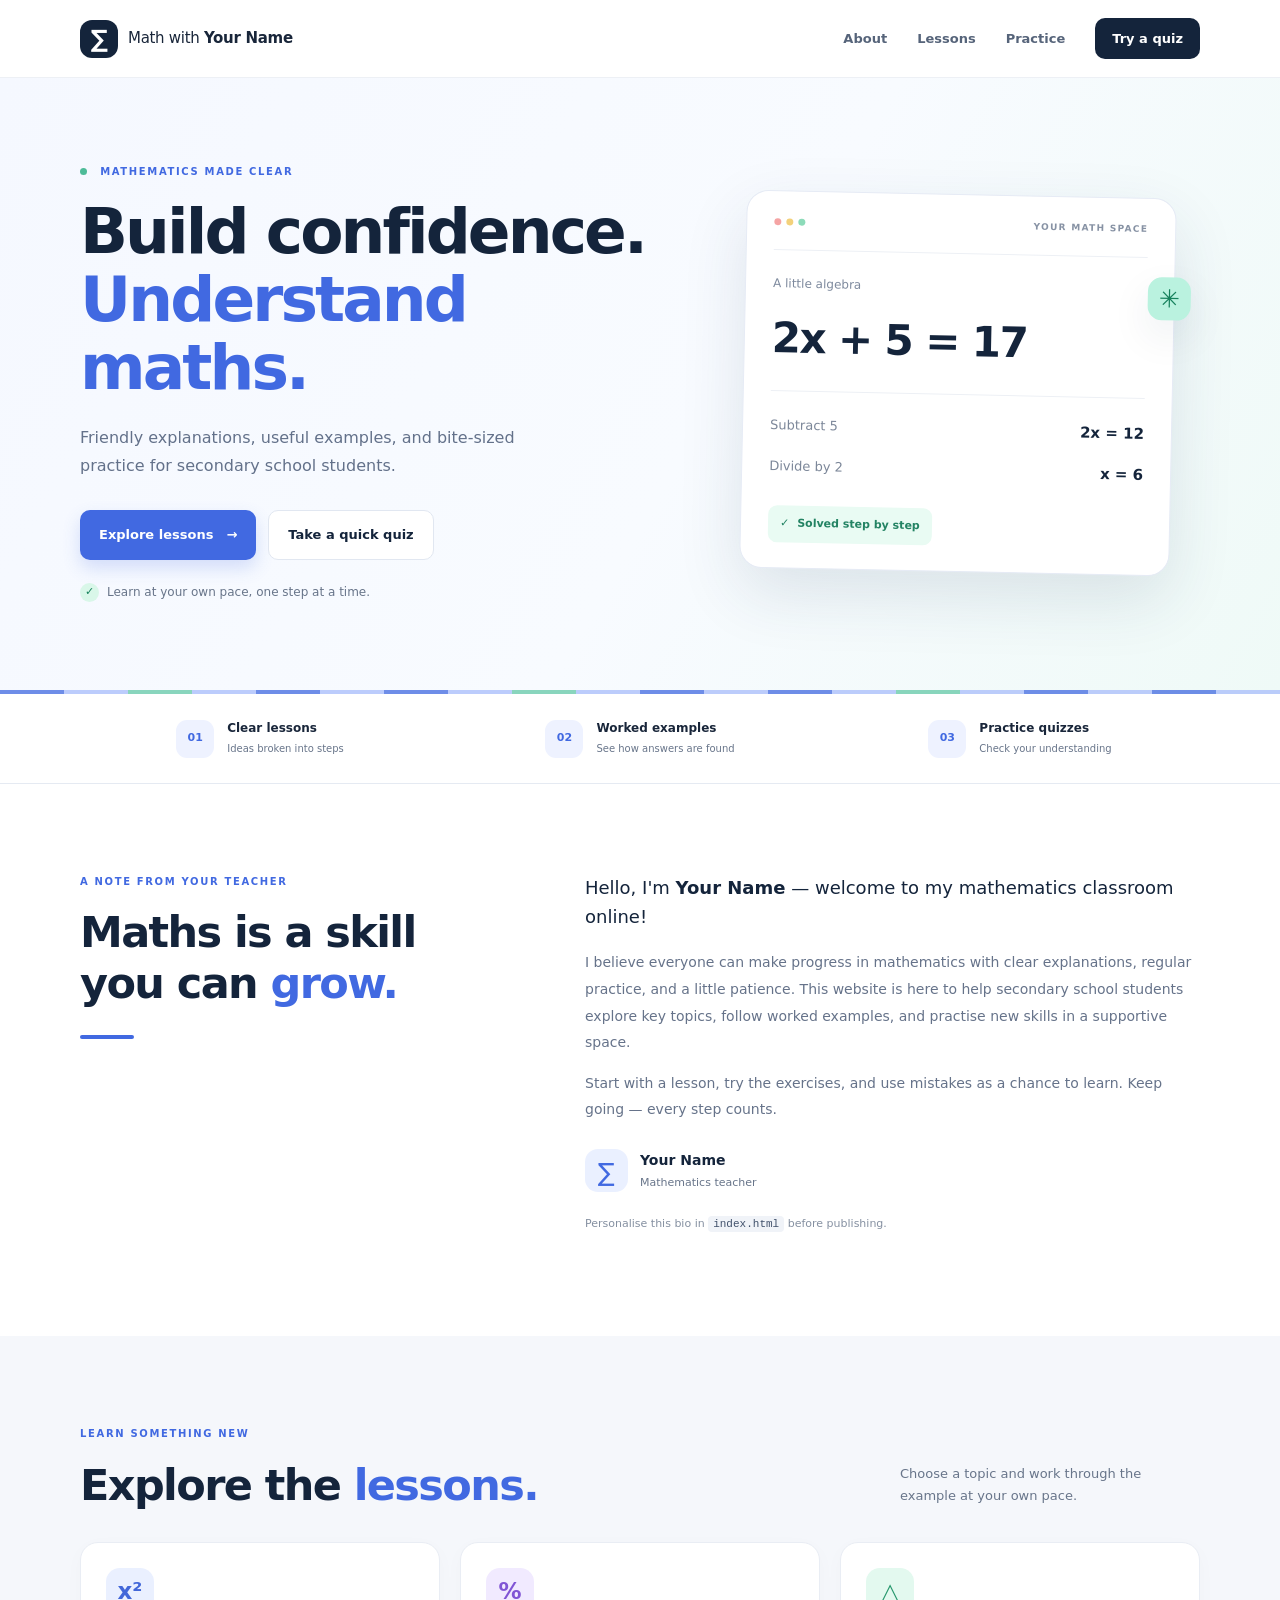
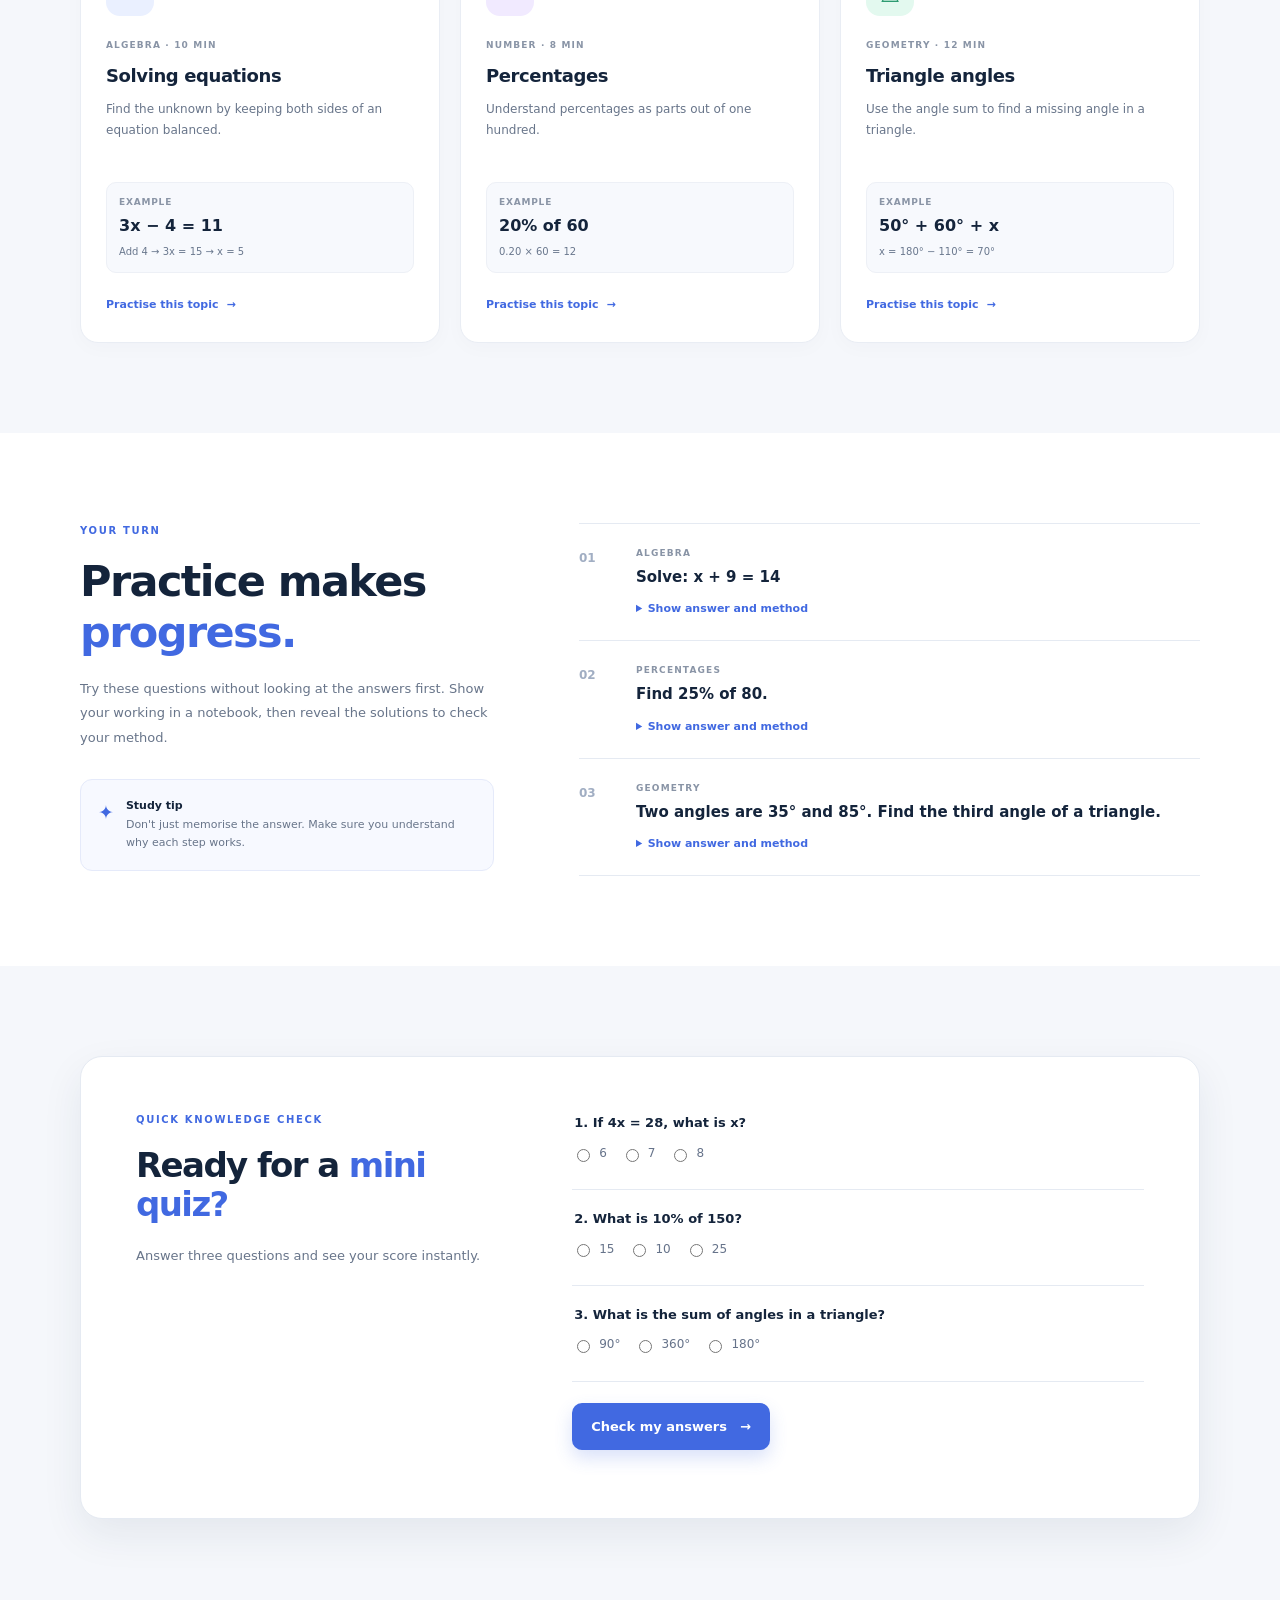
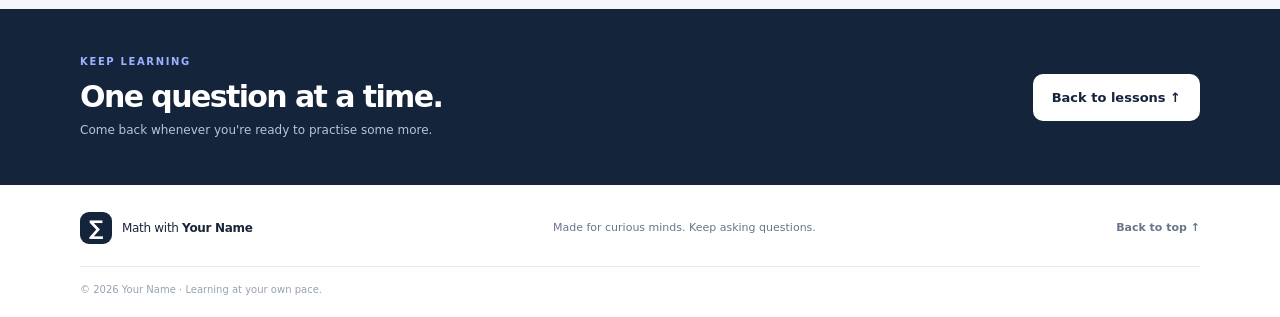
==== index.html @ ae861469 "Add files via upload" ====
<!DOCTYPE html>
<html lang="en">
<head>
  <meta charset="UTF-8">
  <meta name="viewport" content="width=device-width, initial-scale=1">
  <meta name="description" content="Mathematics lessons, practice exercises, and quizzes for secondary school students.">
  <title>Math with Your Name | Learn Mathematics</title>
  <link rel="stylesheet" href="style.css">
  <script src="script.js" defer></script>
</head>
<body>
  <a class="skip-link" href="#main">Skip to content</a>
  <header class="site-header">
    <div class="container nav-wrap">
      <a class="brand" href="#home" aria-label="Math with Your Name home">
        <span class="brand-mark">∑</span>
        <span>Math with <strong>Your Name</strong></span>
      </a>
      <button class="menu-toggle" aria-expanded="false" aria-controls="site-nav">Menu</button>
      <nav id="site-nav" class="site-nav" aria-label="Main navigation">
        <a href="#about">About</a>
        <a href="#lessons">Lessons</a>
        <a href="#practice">Practice</a>
        <a class="nav-cta" href="#quiz">Try a quiz</a>
      </nav>
    </div>
  </header>

  <main id="main">
    <section id="home" class="hero">
      <div class="container hero-grid">
        <div class="hero-copy">
          <p class="eyebrow"><span class="eyebrow-dot"></span> MATHEMATICS MADE CLEAR</p>
          <h1>Build confidence.<br><span>Understand maths.</span></h1>
          <p class="hero-lead">Friendly explanations, useful examples, and bite-sized practice for secondary school students.</p>
          <div class="hero-actions">
            <a class="button button-primary" href="#lessons">Explore lessons <span aria-hidden="true">→</span></a>
            <a class="button button-secondary" href="#quiz">Take a quick quiz</a>
          </div>
          <div class="hero-note"><span class="check-icon">✓</span> Learn at your own pace, one step at a time.</div>
        </div>
        <div class="math-card" aria-label="Example algebra equation">
          <div class="math-card-top"><span class="window-dots"><i></i><i></i><i></i></span><span>YOUR MATH SPACE</span></div>
          <div class="equation-label">A little algebra</div>
          <div class="equation">2x + 5 = 17</div>
          <div class="equation-rule"></div>
          <div class="solution-row"><span>Subtract 5</span><strong>2x = 12</strong></div>
          <div class="solution-row"><span>Divide by 2</span><strong>x = 6</strong></div>
          <div class="answer-pill"><span>✓</span> Solved step by step</div>
          <div class="floating-star" aria-hidden="true">✳</div>
        </div>
      </div>
      <div class="hero-bottom" aria-hidden="true"><span></span><span></span><span></span><span></span><span></span><span></span><span></span><span></span><span></span><span></span><span></span><span></span><span></span><span></span><span></span><span></span><span></span><span></span><span></span><span></span></div>
    </section>

    <section class="quick-stats" aria-label="Website highlights">
      <div class="container stats-grid">
        <div><span class="stat-icon">01</span><span><strong>Clear lessons</strong><small>Ideas broken into steps</small></span></div>
        <div><span class="stat-icon">02</span><span><strong>Worked examples</strong><small>See how answers are found</small></span></div>
        <div><span class="stat-icon">03</span><span><strong>Practice quizzes</strong><small>Check your understanding</small></span></div>
      </div>
    </section>

    <section id="about" class="section about-section">
      <div class="container about-grid">
        <div class="section-heading">
          <p class="eyebrow">A NOTE FROM YOUR TEACHER</p>
          <h2>Maths is a skill<br>you can <span>grow.</span></h2>
          <div class="heading-line"></div>
        </div>
        <div class="about-copy">
          <p class="about-intro">Hello, I'm <strong>Your Name</strong> — welcome to my mathematics classroom online!</p>
          <p>I believe everyone can make progress in mathematics with clear explanations, regular practice, and a little patience. This website is here to help secondary school students explore key topics, follow worked examples, and practise new skills in a supportive space.</p>
          <p>Start with a lesson, try the exercises, and use mistakes as a chance to learn. Keep going — every step counts.</p>
          <div class="teacher-signoff"><span class="signoff-mark">∑</span><span><strong>Your Name</strong><small>Mathematics teacher</small></span></div>
          <p class="edit-note">Personalise this bio in <code>index.html</code> before publishing.</p>
        </div>
      </div>
    </section>

    <section id="lessons" class="section lessons-section">
      <div class="container">
        <div class="section-title-row">
          <div><p class="eyebrow">LEARN SOMETHING NEW</p><h2>Explore the <span>lessons.</span></h2></div>
          <p class="section-subtitle">Choose a topic and work through the example at your own pace.</p>
        </div>
        <div class="lesson-grid">
          <article class="lesson-card">
            <div class="lesson-icon icon-blue">x²</div><p class="lesson-tag">ALGEBRA · 10 MIN</p>
            <h3>Solving equations</h3><p>Find the unknown by keeping both sides of an equation balanced.</p>
            <div class="worked-example"><span>Example</span><strong>3x − 4 = 11</strong><small>Add 4 → 3x = 15 → x = 5</small></div>
            <a href="#practice" class="text-link">Practise this topic <span>→</span></a>
          </article>
          <article class="lesson-card">
            <div class="lesson-icon icon-purple">%</div><p class="lesson-tag">NUMBER · 8 MIN</p>
            <h3>Percentages</h3><p>Understand percentages as parts out of one hundred.</p>
            <div class="worked-example"><span>Example</span><strong>20% of 60</strong><small>0.20 × 60 = 12</small></div>
            <a href="#practice" class="text-link">Practise this topic <span>→</span></a>
          </article>
          <article class="lesson-card">
            <div class="lesson-icon icon-green">△</div><p class="lesson-tag">GEOMETRY · 12 MIN</p>
            <h3>Triangle angles</h3><p>Use the angle sum to find a missing angle in a triangle.</p>
            <div class="worked-example"><span>Example</span><strong>50° + 60° + x</strong><small>x = 180° − 110° = 70°</small></div>
            <a href="#practice" class="text-link">Practise this topic <span>→</span></a>
          </article>
        </div>
      </div>
    </section>

    <section id="practice" class="section practice-section">
      <div class="container practice-grid">
        <div class="practice-copy">
          <p class="eyebrow">YOUR TURN</p>
          <h2>Practice makes<br><span>progress.</span></h2>
          <p>Try these questions without looking at the answers first. Show your working in a notebook, then reveal the solutions to check your method.</p>
          <div class="practice-tip"><span>✦</span><p><strong>Study tip</strong><br>Don't just memorise the answer. Make sure you understand why each step works.</p></div>
        </div>
        <div class="exercise-list">
          <article class="exercise">
            <div class="exercise-number">01</div><div class="exercise-content"><p class="exercise-topic">ALGEBRA</p><h3>Solve: x + 9 = 14</h3>
              <details><summary>Show answer and method</summary><p>Subtract 9 from both sides: x = 14 − 9, so <strong>x = 5</strong>.</p></details>
            </div>
          </article>
          <article class="exercise">
            <div class="exercise-number">02</div><div class="exercise-content"><p class="exercise-topic">PERCENTAGES</p><h3>Find 25% of 80.</h3>
              <details><summary>Show answer and method</summary><p>25% is one quarter. Calculate 80 ÷ 4, so the answer is <strong>20</strong>.</p></details>
            </div>
          </article>
          <article class="exercise">
            <div class="exercise-number">03</div><div class="exercise-content"><p class="exercise-topic">GEOMETRY</p><h3>Two angles are 35° and 85°. Find the third angle of a triangle.</h3>
              <details><summary>Show answer and method</summary><p>Angles in a triangle total 180°: 180° − 35° − 85° = <strong>60°</strong>.</p></details>
            </div>
          </article>
        </div>
      </div>
    </section>

    <section id="quiz" class="section quiz-section">
      <div class="container">
        <div class="quiz-panel">
          <div class="quiz-intro"><p class="eyebrow">QUICK KNOWLEDGE CHECK</p><h2>Ready for a <span>mini quiz?</span></h2><p>Answer three questions and see your score instantly.</p></div>
          <form id="quiz-form">
            <fieldset class="quiz-question"><legend>1. If 4x = 28, what is x?</legend>
              <label><input type="radio" name="q1" value="a"> 6</label><label><input type="radio" name="q1" value="b"> 7</label><label><input type="radio" name="q1" value="c"> 8</label>
            </fieldset>
            <fieldset class="quiz-question"><legend>2. What is 10% of 150?</legend>
              <label><input type="radio" name="q2" value="a"> 15</label><label><input type="radio" name="q2" value="b"> 10</label><label><input type="radio" name="q2" value="c"> 25</label>
            </fieldset>
            <fieldset class="quiz-question"><legend>3. What is the sum of angles in a triangle?</legend>
              <label><input type="radio" name="q3" value="a"> 90°</label><label><input type="radio" name="q3" value="b"> 360°</label><label><input type="radio" name="q3" value="c"> 180°</label>
            </fieldset>
            <button class="button button-primary quiz-submit" type="submit">Check my answers <span aria-hidden="true">→</span></button>
            <p id="quiz-result" class="quiz-result" role="status" aria-live="polite"></p>
          </form>
        </div>
      </div>
    </section>

    <section class="closing-cta">
      <div class="container closing-inner"><div><p class="eyebrow">KEEP LEARNING</p><h2>One question at a time.</h2><p>Come back whenever you're ready to practise some more.</p></div><a class="button button-light" href="#lessons">Back to lessons ↑</a></div>
    </section>
  </main>

  <footer class="site-footer"><div class="container footer-inner"><a class="brand footer-brand" href="#home"><span class="brand-mark">∑</span><span>Math with <strong>Your Name</strong></span></a><p>Made for curious minds. Keep asking questions.</p><a href="#home" class="back-top">Back to top ↑</a></div><div class="container footer-bottom">© <span id="year"></span> Your Name · Learning at your own pace.</div></footer>
</body>
</html>
---- style.css ----
:root {
  --navy: #14243b;
  --navy-soft: #203550;
  --blue: #4169e1;
  --blue-dark: #3155c7;
  --mint: #baf2df;
  --ink: #19263a;
  --muted: #68758a;
  --paper: #ffffff;
  --pale: #f5f7fb;
  --line: #e5eaf2;
  --radius: 18px;
  --shadow: 0 16px 40px rgba(28, 48, 79, .08);
}
* { box-sizing: border-box; }
html { scroll-behavior: smooth; scroll-padding-top: 90px; }
body { margin: 0; font-family: Inter, ui-sans-serif, system-ui, -apple-system, BlinkMacSystemFont, "Segoe UI", sans-serif; color: var(--ink); background: var(--paper); line-height: 1.65; }
a { color: inherit; text-decoration: none; }
button, input { font: inherit; }
.container { width: min(1120px, calc(100% - 40px)); margin-inline: auto; }
.skip-link { position: absolute; top: -60px; left: 16px; background: white; padding: 10px; z-index: 100; }
.skip-link:focus { top: 12px; }
.site-header { height: 78px; display: flex; align-items: center; background: rgba(255,255,255,.96); border-bottom: 1px solid #edf0f5; position: sticky; top: 0; z-index: 20; backdrop-filter: blur(14px); }
.nav-wrap, .site-nav, .brand { display: flex; align-items: center; }
.nav-wrap { justify-content: space-between; }
.brand { gap: 10px; font-size: 15px; letter-spacing: -.3px; font-weight: 500; }
.brand strong { font-weight: 800; }
.brand-mark { display: grid; place-items: center; width: 38px; height: 38px; background: var(--navy); color: white; border-radius: 12px; font-size: 24px; font-weight: 700; }
.site-nav { gap: 30px; font-size: 13px; font-weight: 650; color: #56647a; }
.site-nav a:hover, .back-top:hover { color: var(--blue); }
.site-nav .nav-cta { background: var(--navy); color: white; padding: 10px 17px; border-radius: 10px; }
.site-nav .nav-cta:hover { background: var(--blue); color: white; }
.menu-toggle { display: none; }
.hero { position: relative; overflow: hidden; background: linear-gradient(120deg, #f5f8ff 0%, #f8fbff 55%, #effaf7 100%); padding: 86px 0 92px; }
.hero-grid { display: grid; grid-template-columns: 1.08fr .92fr; align-items: center; gap: 68px; position: relative; z-index: 1; }
.eyebrow { color: var(--blue); font-size: 10px; font-weight: 850; letter-spacing: 1.65px; margin: 0 0 17px; }
.eyebrow-dot { display: inline-block; width: 7px; height: 7px; border-radius: 50%; background: #4dbb98; margin-right: 8px; }
h1, h2, h3, p { margin-top: 0; }
h1 { color: var(--navy); font-size: clamp(42px, 5vw, 63px); line-height: 1.08; letter-spacing: -2.9px; margin-bottom: 22px; }
h1 span, h2 span { color: var(--blue); }
.hero-lead { color: #63718a; font-size: 16px; max-width: 465px; line-height: 1.8; margin-bottom: 29px; }
.hero-actions { display: flex; flex-wrap: wrap; gap: 12px; }
.button { display: inline-flex; justify-content: center; align-items: center; gap: 13px; border: 0; border-radius: 10px; padding: 13px 19px; font-size: 13px; font-weight: 750; cursor: pointer; transition: transform .2s, background .2s; }
.button:hover { transform: translateY(-2px); }
.button-primary { color: white; background: var(--blue); box-shadow: 0 8px 18px rgba(65,105,225,.2); }
.button-primary:hover { background: var(--blue-dark); }
.button-secondary { background: white; color: var(--navy); border: 1px solid #e1e7f1; }
.hero-note { margin-top: 23px; font-size: 12px; color: #68758a; display: flex; align-items: center; gap: 8px; }
.check-icon { display: grid; place-items: center; width: 19px; height: 19px; border-radius: 50%; background: #d9f7e9; color: #16825c; font-size: 11px; font-weight: 900; }
.math-card { position: relative; max-width: 430px; width: 100%; justify-self: center; background: white; border: 1px solid #e6ebf5; border-radius: 22px; padding: 23px 27px 25px; box-shadow: 0 24px 65px rgba(35,57,94,.12); transform: rotate(1.2deg); }
.math-card-top { display: flex; justify-content: space-between; align-items: center; padding-bottom: 20px; border-bottom: 1px solid #edf0f5; color: #8792a4; font-size: 9px; letter-spacing: 1.3px; font-weight: 800; }
.window-dots { display: flex; gap: 5px; }
.window-dots i { display: block; width: 7px; height: 7px; background: #dfe5ef; border-radius: 50%; }
.window-dots i:first-child { background: #f5a4a4; }.window-dots i:nth-child(2) { background: #f3d17b; }.window-dots i:nth-child(3) { background: #8ddbb9; }
.equation-label { margin-top: 24px; color: #7d899d; font-size: 12px; }
.equation { font-size: clamp(32px, 4vw, 42px); letter-spacing: -1.6px; color: var(--navy); font-weight: 800; padding: 9px 0 18px; }
.equation-rule { height: 1px; background: #edf0f5; margin-bottom: 15px; }
.solution-row { display: flex; justify-content: space-between; gap: 15px; padding: 8px 0; font-size: 13px; color: #7c8799; }
.solution-row strong { color: var(--navy); font-size: 15px; }
.answer-pill { display: inline-flex; align-items: center; gap: 8px; margin-top: 18px; padding: 9px 12px; background: #e9fbf3; color: #238363; border-radius: 9px; font-size: 11px; font-weight: 750; }
.floating-star { position: absolute; right: -17px; top: 78px; width: 43px; height: 43px; display: grid; place-items: center; border-radius: 14px; background: var(--mint); color: #16815c; font-size: 25px; box-shadow: var(--shadow); }
.hero-bottom { position: absolute; bottom: 0; left: 0; right: 0; display: flex; gap: 0; height: 4px; opacity: .75; }
.hero-bottom span { flex: 1; background: var(--blue); }.hero-bottom span:nth-child(3n) { background: #65c9a7; }.hero-bottom span:nth-child(2n) { background: #a9bdfb; }
.quick-stats { border-bottom: 1px solid var(--line); }
.stats-grid { display: grid; grid-template-columns: repeat(3, 1fr); padding: 25px 0; gap: 20px; }
.stats-grid > div { display: flex; align-items: center; gap: 13px; justify-content: center; }
.stat-icon { display: grid; place-items: center; width: 38px; height: 38px; background: #eef2ff; border-radius: 11px; color: var(--blue); font-size: 11px; font-weight: 850; }
.stats-grid strong, .stats-grid small { display: block; }.stats-grid strong { font-size: 12px; }.stats-grid small { color: var(--muted); font-size: 10px; margin-top: 2px; }
.section { padding: 90px 0; }
.about-grid { display: grid; grid-template-columns: .8fr 1.2fr; gap: 95px; }
h2 { font-size: clamp(32px, 4vw, 43px); line-height: 1.17; letter-spacing: -1.6px; color: var(--navy); margin-bottom: 20px; }
.heading-line { width: 54px; height: 4px; border-radius: 4px; background: var(--blue); margin-top: 27px; }
.about-copy { color: #66738a; font-size: 14px; line-height: 1.9; }
.about-intro { color: var(--navy); font-size: 18px; line-height: 1.6; }
.about-copy strong { color: var(--navy); }
.teacher-signoff { display: flex; gap: 12px; align-items: center; margin-top: 24px; }
.signoff-mark { width: 43px; height: 43px; display: grid; place-items: center; background: #eaf0ff; color: var(--blue); border-radius: 13px; font-size: 25px; }
.teacher-signoff strong, .teacher-signoff small { display: block; }.teacher-signoff small { font-size: 11px; color: var(--muted); }
.edit-note { margin-top: 20px; font-size: 11px; color: #8590a1; }
code { background: #f0f3f8; border-radius: 4px; padding: 2px 5px; color: #41516b; }
.lessons-section { background: var(--pale); }
.section-title-row { display: flex; align-items: end; justify-content: space-between; gap: 40px; margin-bottom: 32px; }
.section-title-row h2 { margin-bottom: 0; }
.section-subtitle { max-width: 300px; color: var(--muted); font-size: 13px; margin-bottom: 4px; }
.lesson-grid { display: grid; grid-template-columns: repeat(3, 1fr); gap: 20px; }
.lesson-card { background: white; border: 1px solid #e9edf4; border-radius: var(--radius); padding: 25px; box-shadow: 0 5px 20px rgba(25,44,76,.025); transition: transform .2s, box-shadow .2s; }
.lesson-card:hover { transform: translateY(-4px); box-shadow: var(--shadow); }
.lesson-icon { width: 48px; height: 48px; display: grid; place-items: center; border-radius: 14px; font-size: 23px; font-weight: 800; margin-bottom: 22px; }
.icon-blue { background: #eaf0ff; color: #4267d9; }.icon-purple { background: #f1eaff; color: #8055d5; }.icon-green { background: #e3f9ef; color: #26976c; }
.lesson-tag, .exercise-topic { color: #8994a6; font-size: 9px; font-weight: 850; letter-spacing: 1.15px; margin-bottom: 8px; }
.lesson-card h3 { color: var(--navy); font-size: 18px; letter-spacing: -.4px; margin-bottom: 8px; }
.lesson-card > p:not(.lesson-tag) { color: var(--muted); font-size: 12px; line-height: 1.8; min-height: 66px; }
.worked-example { display: flex; flex-direction: column; background: #f7f9fd; border: 1px solid #edf0f6; border-radius: 10px; padding: 12px; margin: 17px 0; gap: 4px; }
.worked-example span { color: #8a95a6; font-size: 9px; text-transform: uppercase; letter-spacing: .8px; font-weight: 800; }
.worked-example strong { font-size: 16px; color: var(--navy); }.worked-example small { font-size: 10px; color: #69778d; }
.text-link { display: inline-flex; align-items: center; gap: 8px; color: var(--blue); font-size: 11px; font-weight: 800; }
.practice-grid { display: grid; grid-template-columns: .8fr 1.2fr; gap: 85px; align-items: start; }
.practice-copy > p:not(.eyebrow) { font-size: 13px; color: var(--muted); line-height: 1.9; }
.practice-tip { display: flex; gap: 12px; margin-top: 28px; padding: 17px; border: 1px solid #e5eafa; background: #f7f9ff; border-radius: 12px; }
.practice-tip > span { color: var(--blue); font-size: 19px; }.practice-tip p { font-size: 11px; line-height: 1.7; color: var(--muted); margin: 0; }.practice-tip strong { color: var(--navy); }
.exercise-list { border-top: 1px solid var(--line); }
.exercise { display: grid; grid-template-columns: 40px 1fr; gap: 17px; padding: 22px 0; border-bottom: 1px solid var(--line); }
.exercise-number { color: #a1aec3; font-size: 12px; font-weight: 850; padding-top: 3px; }
.exercise-topic { margin-bottom: 5px; }.exercise h3 { color: var(--navy); font-size: 15px; line-height: 1.5; margin-bottom: 12px; }
details { font-size: 12px; color: var(--muted); }
summary { cursor: pointer; color: var(--blue); font-weight: 750; font-size: 11px; }
details p { margin: 10px 0 0; line-height: 1.8; }.exercise details strong { color: var(--navy); }
.quiz-section { background: var(--pale); }
.quiz-panel { display: grid; grid-template-columns: .8fr 1.2fr; gap: 55px; background: white; border: 1px solid var(--line); border-radius: 22px; padding: clamp(25px, 5vw, 55px); box-shadow: var(--shadow); }
.quiz-intro h2 { font-size: 34px; }.quiz-intro > p:last-child { color: var(--muted); font-size: 13px; }
.quiz-question { border: 0; padding: 0 0 19px; margin: 0 0 18px; border-bottom: 1px solid var(--line); }
.quiz-question legend { color: var(--navy); font-size: 13px; font-weight: 750; margin-bottom: 10px; }
.quiz-question label { display: inline-flex; align-items: center; gap: 6px; margin: 0 14px 4px 0; font-size: 12px; color: #66738a; cursor: pointer; }
.quiz-question input { accent-color: var(--blue); }
.quiz-submit { margin-top: 3px; }.quiz-result { color: var(--navy); font-size: 13px; font-weight: 750; margin: 13px 0 0; }
.closing-cta { background: var(--navy); color: white; padding: 45px 0; }
.closing-inner { display: flex; align-items: center; justify-content: space-between; gap: 25px; }
.closing-inner .eyebrow { color: #9bb2ff; margin-bottom: 8px; }.closing-inner h2 { color: white; font-size: 30px; margin-bottom: 7px; }.closing-inner p:not(.eyebrow) { color: #b8c4d8; font-size: 12px; margin-bottom: 0; }
.button-light { background: white; color: var(--navy); white-space: nowrap; }
.site-footer { padding: 27px 0 18px; }
.footer-inner { display: flex; align-items: center; justify-content: space-between; gap: 20px; padding-bottom: 22px; }
.footer-inner > p { color: var(--muted); font-size: 11px; margin: 0; }.footer-brand { font-size: 12px; }.footer-brand .brand-mark { width: 32px; height: 32px; font-size: 20px; border-radius: 9px; }
.back-top { color: var(--muted); font-size: 11px; font-weight: 750; }
.footer-bottom { border-top: 1px solid var(--line); padding-top: 15px; color: #98a2b2; font-size: 10px; }
@media (max-width: 800px) {
  .hero-grid { gap: 35px; }.about-grid, .practice-grid { gap: 45px; }.quiz-panel { gap: 30px; }.lesson-card { padding: 20px; }
  .section { padding: 70px 0; }
}
@media (max-width: 650px) {
  .container { width: min(100% - 32px, 520px); }
  .site-header { height: 68px; }.menu-toggle { display: block; border: 1px solid var(--line); background: white; border-radius: 8px; padding: 7px 11px; color: var(--navy); font-size: 12px; font-weight: 750; }
  .site-nav { display: none; position: absolute; top: 67px; left: 0; right: 0; padding: 18px 20px 22px; background: white; border-bottom: 1px solid var(--line); flex-direction: column; align-items: stretch; gap: 15px; }
  .site-nav.open { display: flex; }.site-nav .nav-cta { text-align: center; }
  .hero { padding: 60px 0 65px; }.hero-grid { grid-template-columns: 1fr; gap: 45px; }.hero-copy { text-align: center; }.hero-lead { margin-inline: auto; }.hero-actions { justify-content: center; }.hero-note { justify-content: center; }h1 { letter-spacing: -2px; }
  .math-card { max-width: 390px; }.stats-grid { grid-template-columns: 1fr; gap: 17px; padding: 22px 0; }.stats-grid > div { justify-content: flex-start; width: min(280px, 100%); margin: auto; }
  .about-grid, .practice-grid, .quiz-panel { grid-template-columns: 1fr; gap: 28px; }.about-grid { gap: 22px; }.section-title-row { display: block; }.section-subtitle { margin-top: 15px; }.lesson-grid { grid-template-columns: 1fr; }.lesson-card > p:not(.lesson-tag) { min-height: 0; }
  .quiz-panel { padding: 25px 20px; }.quiz-intro h2 { font-size: 30px; }.closing-inner { align-items: flex-start; flex-direction: column; }.footer-inner { flex-wrap: wrap; }.footer-inner > p { order: 3; flex-basis: 100%; }
}
@media (prefers-reduced-motion: reduce) { html { scroll-behavior: auto; } *, *::before, *::after { transition-duration: .01ms !important; animation-duration: .01ms !important; } }
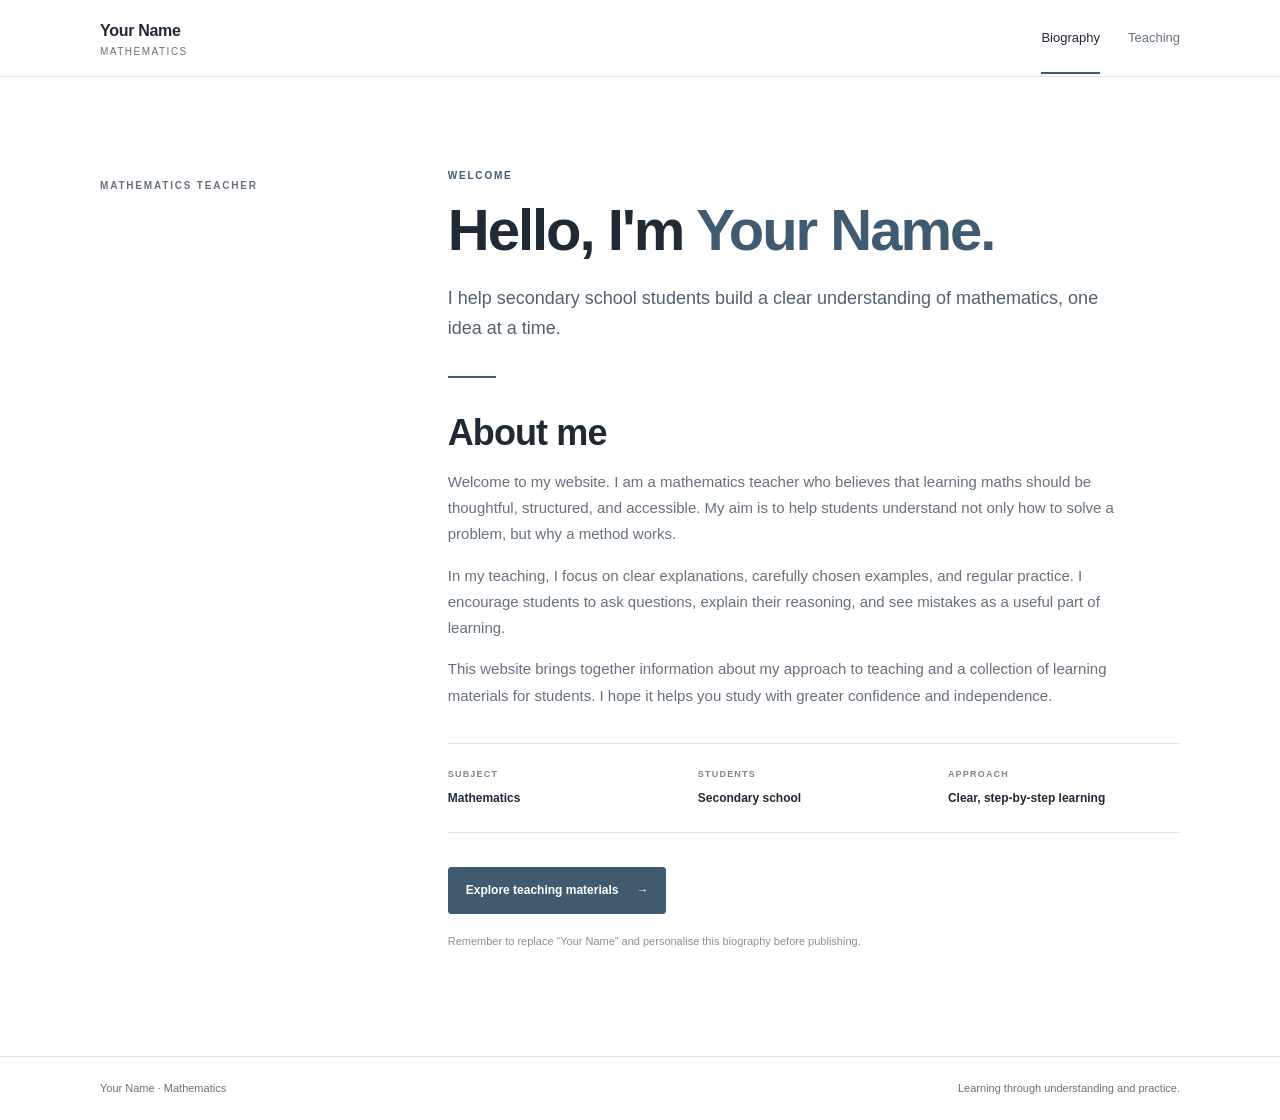
==== commit e1b397eb: "Add files via upload" ====
--- a/index.html
+++ b/index.html
@@ -3,164 +3,51 @@
 <head>
   <meta charset="UTF-8">
   <meta name="viewport" content="width=device-width, initial-scale=1">
-  <meta name="description" content="Mathematics lessons, practice exercises, and quizzes for secondary school students.">
-  <title>Math with Your Name | Learn Mathematics</title>
+  <meta name="description" content="Meet Your Name, mathematics teacher for secondary school students.">
+  <title>Your Name | Mathematics Teacher</title>
   <link rel="stylesheet" href="style.css">
-  <script src="script.js" defer></script>
 </head>
 <body>
-  <a class="skip-link" href="#main">Skip to content</a>
   <header class="site-header">
     <div class="container nav-wrap">
-      <a class="brand" href="#home" aria-label="Math with Your Name home">
-        <span class="brand-mark">∑</span>
-        <span>Math with <strong>Your Name</strong></span>
-      </a>
-      <button class="menu-toggle" aria-expanded="false" aria-controls="site-nav">Menu</button>
-      <nav id="site-nav" class="site-nav" aria-label="Main navigation">
-        <a href="#about">About</a>
-        <a href="#lessons">Lessons</a>
-        <a href="#practice">Practice</a>
-        <a class="nav-cta" href="#quiz">Try a quiz</a>
+      <a class="brand" href="index.html">Your Name <span>Mathematics</span></a>
+      <nav aria-label="Main navigation">
+        <a class="active" href="index.html">Biography</a>
+        <a href="teaching.html">Teaching</a>
       </nav>
     </div>
   </header>
 
-  <main id="main">
-    <section id="home" class="hero">
-      <div class="container hero-grid">
-        <div class="hero-copy">
-          <p class="eyebrow"><span class="eyebrow-dot"></span> MATHEMATICS MADE CLEAR</p>
-          <h1>Build confidence.<br><span>Understand maths.</span></h1>
-          <p class="hero-lead">Friendly explanations, useful examples, and bite-sized practice for secondary school students.</p>
-          <div class="hero-actions">
-            <a class="button button-primary" href="#lessons">Explore lessons <span aria-hidden="true">→</span></a>
-            <a class="button button-secondary" href="#quiz">Take a quick quiz</a>
+  <main>
+    <section class="bio-hero">
+      <div class="container bio-layout">
+        <div class="bio-label">MATHEMATICS TEACHER</div>
+        <div class="bio-content">
+          <p class="eyebrow">WELCOME</p>
+          <h1>Hello, I'm <span>Your Name.</span></h1>
+          <p class="lead">I help secondary school students build a clear understanding of mathematics, one idea at a time.</p>
+          <div class="rule"></div>
+          <h2>About me</h2>
+          <p>Welcome to my website. I am a mathematics teacher who believes that learning maths should be thoughtful, structured, and accessible. My aim is to help students understand not only how to solve a problem, but why a method works.</p>
+          <p>In my teaching, I focus on clear explanations, carefully chosen examples, and regular practice. I encourage students to ask questions, explain their reasoning, and see mistakes as a useful part of learning.</p>
+          <p>This website brings together information about my approach to teaching and a collection of learning materials for students. I hope it helps you study with greater confidence and independence.</p>
+          <div class="bio-details">
+            <div><span class="detail-label">SUBJECT</span><strong>Mathematics</strong></div>
+            <div><span class="detail-label">STUDENTS</span><strong>Secondary school</strong></div>
+            <div><span class="detail-label">APPROACH</span><strong>Clear, step-by-step learning</strong></div>
           </div>
-          <div class="hero-note"><span class="check-icon">✓</span> Learn at your own pace, one step at a time.</div>
-        </div>
-        <div class="math-card" aria-label="Example algebra equation">
-          <div class="math-card-top"><span class="window-dots"><i></i><i></i><i></i></span><span>YOUR MATH SPACE</span></div>
-          <div class="equation-label">A little algebra</div>
-          <div class="equation">2x + 5 = 17</div>
-          <div class="equation-rule"></div>
-          <div class="solution-row"><span>Subtract 5</span><strong>2x = 12</strong></div>
-          <div class="solution-row"><span>Divide by 2</span><strong>x = 6</strong></div>
-          <div class="answer-pill"><span>✓</span> Solved step by step</div>
-          <div class="floating-star" aria-hidden="true">✳</div>
-        </div>
-      </div>
-      <div class="hero-bottom" aria-hidden="true"><span></span><span></span><span></span><span></span><span></span><span></span><span></span><span></span><span></span><span></span><span></span><span></span><span></span><span></span><span></span><span></span><span></span><span></span><span></span><span></span></div>
-    </section>
-
-    <section class="quick-stats" aria-label="Website highlights">
-      <div class="container stats-grid">
-        <div><span class="stat-icon">01</span><span><strong>Clear lessons</strong><small>Ideas broken into steps</small></span></div>
-        <div><span class="stat-icon">02</span><span><strong>Worked examples</strong><small>See how answers are found</small></span></div>
-        <div><span class="stat-icon">03</span><span><strong>Practice quizzes</strong><small>Check your understanding</small></span></div>
-      </div>
-    </section>
-
-    <section id="about" class="section about-section">
-      <div class="container about-grid">
-        <div class="section-heading">
-          <p class="eyebrow">A NOTE FROM YOUR TEACHER</p>
-          <h2>Maths is a skill<br>you can <span>grow.</span></h2>
-          <div class="heading-line"></div>
-        </div>
-        <div class="about-copy">
-          <p class="about-intro">Hello, I'm <strong>Your Name</strong> — welcome to my mathematics classroom online!</p>
-          <p>I believe everyone can make progress in mathematics with clear explanations, regular practice, and a little patience. This website is here to help secondary school students explore key topics, follow worked examples, and practise new skills in a supportive space.</p>
-          <p>Start with a lesson, try the exercises, and use mistakes as a chance to learn. Keep going — every step counts.</p>
-          <div class="teacher-signoff"><span class="signoff-mark">∑</span><span><strong>Your Name</strong><small>Mathematics teacher</small></span></div>
-          <p class="edit-note">Personalise this bio in <code>index.html</code> before publishing.</p>
+          <a class="button" href="teaching.html">Explore teaching materials <span aria-hidden="true">→</span></a>
+          <p class="edit-note">Remember to replace “Your Name” and personalise this biography before publishing.</p>
         </div>
       </div>
     </section>
-
-    <section id="lessons" class="section lessons-section">
-      <div class="container">
-        <div class="section-title-row">
-          <div><p class="eyebrow">LEARN SOMETHING NEW</p><h2>Explore the <span>lessons.</span></h2></div>
-          <p class="section-subtitle">Choose a topic and work through the example at your own pace.</p>
-        </div>
-        <div class="lesson-grid">
-          <article class="lesson-card">
-            <div class="lesson-icon icon-blue">x²</div><p class="lesson-tag">ALGEBRA · 10 MIN</p>
-            <h3>Solving equations</h3><p>Find the unknown by keeping both sides of an equation balanced.</p>
-            <div class="worked-example"><span>Example</span><strong>3x − 4 = 11</strong><small>Add 4 → 3x = 15 → x = 5</small></div>
-            <a href="#practice" class="text-link">Practise this topic <span>→</span></a>
-          </article>
-          <article class="lesson-card">
-            <div class="lesson-icon icon-purple">%</div><p class="lesson-tag">NUMBER · 8 MIN</p>
-            <h3>Percentages</h3><p>Understand percentages as parts out of one hundred.</p>
-            <div class="worked-example"><span>Example</span><strong>20% of 60</strong><small>0.20 × 60 = 12</small></div>
-            <a href="#practice" class="text-link">Practise this topic <span>→</span></a>
-          </article>
-          <article class="lesson-card">
-            <div class="lesson-icon icon-green">△</div><p class="lesson-tag">GEOMETRY · 12 MIN</p>
-            <h3>Triangle angles</h3><p>Use the angle sum to find a missing angle in a triangle.</p>
-            <div class="worked-example"><span>Example</span><strong>50° + 60° + x</strong><small>x = 180° − 110° = 70°</small></div>
-            <a href="#practice" class="text-link">Practise this topic <span>→</span></a>
-          </article>
-        </div>
-      </div>
-    </section>
-
-    <section id="practice" class="section practice-section">
-      <div class="container practice-grid">
-        <div class="practice-copy">
-          <p class="eyebrow">YOUR TURN</p>
-          <h2>Practice makes<br><span>progress.</span></h2>
-          <p>Try these questions without looking at the answers first. Show your working in a notebook, then reveal the solutions to check your method.</p>
-          <div class="practice-tip"><span>✦</span><p><strong>Study tip</strong><br>Don't just memorise the answer. Make sure you understand why each step works.</p></div>
-        </div>
-        <div class="exercise-list">
-          <article class="exercise">
-            <div class="exercise-number">01</div><div class="exercise-content"><p class="exercise-topic">ALGEBRA</p><h3>Solve: x + 9 = 14</h3>
-              <details><summary>Show answer and method</summary><p>Subtract 9 from both sides: x = 14 − 9, so <strong>x = 5</strong>.</p></details>
-            </div>
-          </article>
-          <article class="exercise">
-            <div class="exercise-number">02</div><div class="exercise-content"><p class="exercise-topic">PERCENTAGES</p><h3>Find 25% of 80.</h3>
-              <details><summary>Show answer and method</summary><p>25% is one quarter. Calculate 80 ÷ 4, so the answer is <strong>20</strong>.</p></details>
-            </div>
-          </article>
-          <article class="exercise">
-            <div class="exercise-number">03</div><div class="exercise-content"><p class="exercise-topic">GEOMETRY</p><h3>Two angles are 35° and 85°. Find the third angle of a triangle.</h3>
-              <details><summary>Show answer and method</summary><p>Angles in a triangle total 180°: 180° − 35° − 85° = <strong>60°</strong>.</p></details>
-            </div>
-          </article>
-        </div>
-      </div>
-    </section>
-
-    <section id="quiz" class="section quiz-section">
-      <div class="container">
-        <div class="quiz-panel">
-          <div class="quiz-intro"><p class="eyebrow">QUICK KNOWLEDGE CHECK</p><h2>Ready for a <span>mini quiz?</span></h2><p>Answer three questions and see your score instantly.</p></div>
-          <form id="quiz-form">
-            <fieldset class="quiz-question"><legend>1. If 4x = 28, what is x?</legend>
-              <label><input type="radio" name="q1" value="a"> 6</label><label><input type="radio" name="q1" value="b"> 7</label><label><input type="radio" name="q1" value="c"> 8</label>
-            </fieldset>
-            <fieldset class="quiz-question"><legend>2. What is 10% of 150?</legend>
-              <label><input type="radio" name="q2" value="a"> 15</label><label><input type="radio" name="q2" value="b"> 10</label><label><input type="radio" name="q2" value="c"> 25</label>
-            </fieldset>
-            <fieldset class="quiz-question"><legend>3. What is the sum of angles in a triangle?</legend>
-              <label><input type="radio" name="q3" value="a"> 90°</label><label><input type="radio" name="q3" value="b"> 360°</label><label><input type="radio" name="q3" value="c"> 180°</label>
-            </fieldset>
-            <button class="button button-primary quiz-submit" type="submit">Check my answers <span aria-hidden="true">→</span></button>
-            <p id="quiz-result" class="quiz-result" role="status" aria-live="polite"></p>
-          </form>
-        </div>
-      </div>
-    </section>
-
-    <section class="closing-cta">
-      <div class="container closing-inner"><div><p class="eyebrow">KEEP LEARNING</p><h2>One question at a time.</h2><p>Come back whenever you're ready to practise some more.</p></div><a class="button button-light" href="#lessons">Back to lessons ↑</a></div>
-    </section>
   </main>
 
-  <footer class="site-footer"><div class="container footer-inner"><a class="brand footer-brand" href="#home"><span class="brand-mark">∑</span><span>Math with <strong>Your Name</strong></span></a><p>Made for curious minds. Keep asking questions.</p><a href="#home" class="back-top">Back to top ↑</a></div><div class="container footer-bottom">© <span id="year"></span> Your Name · Learning at your own pace.</div></footer>
+  <footer class="site-footer">
+    <div class="container footer-inner">
+      <span>Your Name · Mathematics</span>
+      <span>Learning through understanding and practice.</span>
+    </div>
+  </footer>
 </body>
 </html>
--- a/style.css
+++ b/style.css
@@ -1,139 +1,97 @@
 :root {
-  --navy: #14243b;
-  --navy-soft: #203550;
-  --blue: #4169e1;
-  --blue-dark: #3155c7;
-  --mint: #baf2df;
-  --ink: #19263a;
-  --muted: #68758a;
+  --ink: #202a35;
+  --muted: #66717d;
   --paper: #ffffff;
-  --pale: #f5f7fb;
-  --line: #e5eaf2;
-  --radius: 18px;
-  --shadow: 0 16px 40px rgba(28, 48, 79, .08);
+  --soft: #f5f6f7;
+  --line: #e1e5e8;
+  --accent: #405b70;
+  --accent-dark: #2e4354;
+  --max: 1080px;
 }
 * { box-sizing: border-box; }
-html { scroll-behavior: smooth; scroll-padding-top: 90px; }
-body { margin: 0; font-family: Inter, ui-sans-serif, system-ui, -apple-system, BlinkMacSystemFont, "Segoe UI", sans-serif; color: var(--ink); background: var(--paper); line-height: 1.65; }
+html { scroll-behavior: smooth; }
+body { margin: 0; color: var(--ink); background: var(--paper); font-family: -apple-system, BlinkMacSystemFont, "Segoe UI", sans-serif; font-size: 15px; line-height: 1.75; }
 a { color: inherit; text-decoration: none; }
-button, input { font: inherit; }
-.container { width: min(1120px, calc(100% - 40px)); margin-inline: auto; }
-.skip-link { position: absolute; top: -60px; left: 16px; background: white; padding: 10px; z-index: 100; }
-.skip-link:focus { top: 12px; }
-.site-header { height: 78px; display: flex; align-items: center; background: rgba(255,255,255,.96); border-bottom: 1px solid #edf0f5; position: sticky; top: 0; z-index: 20; backdrop-filter: blur(14px); }
-.nav-wrap, .site-nav, .brand { display: flex; align-items: center; }
-.nav-wrap { justify-content: space-between; }
-.brand { gap: 10px; font-size: 15px; letter-spacing: -.3px; font-weight: 500; }
-.brand strong { font-weight: 800; }
-.brand-mark { display: grid; place-items: center; width: 38px; height: 38px; background: var(--navy); color: white; border-radius: 12px; font-size: 24px; font-weight: 700; }
-.site-nav { gap: 30px; font-size: 13px; font-weight: 650; color: #56647a; }
-.site-nav a:hover, .back-top:hover { color: var(--blue); }
-.site-nav .nav-cta { background: var(--navy); color: white; padding: 10px 17px; border-radius: 10px; }
-.site-nav .nav-cta:hover { background: var(--blue); color: white; }
-.menu-toggle { display: none; }
-.hero { position: relative; overflow: hidden; background: linear-gradient(120deg, #f5f8ff 0%, #f8fbff 55%, #effaf7 100%); padding: 86px 0 92px; }
-.hero-grid { display: grid; grid-template-columns: 1.08fr .92fr; align-items: center; gap: 68px; position: relative; z-index: 1; }
-.eyebrow { color: var(--blue); font-size: 10px; font-weight: 850; letter-spacing: 1.65px; margin: 0 0 17px; }
-.eyebrow-dot { display: inline-block; width: 7px; height: 7px; border-radius: 50%; background: #4dbb98; margin-right: 8px; }
+.container { width: min(var(--max), calc(100% - 44px)); margin: 0 auto; }
+.site-header { background: #fff; border-bottom: 1px solid var(--line); }
+.nav-wrap { min-height: 76px; display: flex; align-items: center; justify-content: space-between; gap: 24px; }
+.brand { font-size: 16px; font-weight: 750; letter-spacing: -.3px; }
+.brand span { display: block; color: var(--muted); font-size: 10px; font-weight: 500; letter-spacing: 1.5px; text-transform: uppercase; line-height: 1.4; }
+nav { display: flex; align-items: center; gap: 28px; }
+nav a { color: var(--muted); font-size: 13px; padding: 25px 0 22px; border-bottom: 2px solid transparent; }
+nav a:hover, nav a.active { color: var(--ink); border-bottom-color: var(--accent); }
+.bio-hero { padding: 90px 0 105px; }
+.bio-layout { display: grid; grid-template-columns: .55fr 1.45fr; gap: 70px; }
+.bio-label { align-self: start; padding-top: 10px; color: var(--muted); font-size: 10px; letter-spacing: 1.8px; font-weight: 750; }
+.eyebrow { margin: 0 0 13px; color: var(--accent); font-size: 10px; font-weight: 800; letter-spacing: 1.8px; }
 h1, h2, h3, p { margin-top: 0; }
-h1 { color: var(--navy); font-size: clamp(42px, 5vw, 63px); line-height: 1.08; letter-spacing: -2.9px; margin-bottom: 22px; }
-h1 span, h2 span { color: var(--blue); }
-.hero-lead { color: #63718a; font-size: 16px; max-width: 465px; line-height: 1.8; margin-bottom: 29px; }
-.hero-actions { display: flex; flex-wrap: wrap; gap: 12px; }
-.button { display: inline-flex; justify-content: center; align-items: center; gap: 13px; border: 0; border-radius: 10px; padding: 13px 19px; font-size: 13px; font-weight: 750; cursor: pointer; transition: transform .2s, background .2s; }
-.button:hover { transform: translateY(-2px); }
-.button-primary { color: white; background: var(--blue); box-shadow: 0 8px 18px rgba(65,105,225,.2); }
-.button-primary:hover { background: var(--blue-dark); }
-.button-secondary { background: white; color: var(--navy); border: 1px solid #e1e7f1; }
-.hero-note { margin-top: 23px; font-size: 12px; color: #68758a; display: flex; align-items: center; gap: 8px; }
-.check-icon { display: grid; place-items: center; width: 19px; height: 19px; border-radius: 50%; background: #d9f7e9; color: #16825c; font-size: 11px; font-weight: 900; }
-.math-card { position: relative; max-width: 430px; width: 100%; justify-self: center; background: white; border: 1px solid #e6ebf5; border-radius: 22px; padding: 23px 27px 25px; box-shadow: 0 24px 65px rgba(35,57,94,.12); transform: rotate(1.2deg); }
-.math-card-top { display: flex; justify-content: space-between; align-items: center; padding-bottom: 20px; border-bottom: 1px solid #edf0f5; color: #8792a4; font-size: 9px; letter-spacing: 1.3px; font-weight: 800; }
-.window-dots { display: flex; gap: 5px; }
-.window-dots i { display: block; width: 7px; height: 7px; background: #dfe5ef; border-radius: 50%; }
-.window-dots i:first-child { background: #f5a4a4; }.window-dots i:nth-child(2) { background: #f3d17b; }.window-dots i:nth-child(3) { background: #8ddbb9; }
-.equation-label { margin-top: 24px; color: #7d899d; font-size: 12px; }
-.equation { font-size: clamp(32px, 4vw, 42px); letter-spacing: -1.6px; color: var(--navy); font-weight: 800; padding: 9px 0 18px; }
-.equation-rule { height: 1px; background: #edf0f5; margin-bottom: 15px; }
-.solution-row { display: flex; justify-content: space-between; gap: 15px; padding: 8px 0; font-size: 13px; color: #7c8799; }
-.solution-row strong { color: var(--navy); font-size: 15px; }
-.answer-pill { display: inline-flex; align-items: center; gap: 8px; margin-top: 18px; padding: 9px 12px; background: #e9fbf3; color: #238363; border-radius: 9px; font-size: 11px; font-weight: 750; }
-.floating-star { position: absolute; right: -17px; top: 78px; width: 43px; height: 43px; display: grid; place-items: center; border-radius: 14px; background: var(--mint); color: #16815c; font-size: 25px; box-shadow: var(--shadow); }
-.hero-bottom { position: absolute; bottom: 0; left: 0; right: 0; display: flex; gap: 0; height: 4px; opacity: .75; }
-.hero-bottom span { flex: 1; background: var(--blue); }.hero-bottom span:nth-child(3n) { background: #65c9a7; }.hero-bottom span:nth-child(2n) { background: #a9bdfb; }
-.quick-stats { border-bottom: 1px solid var(--line); }
-.stats-grid { display: grid; grid-template-columns: repeat(3, 1fr); padding: 25px 0; gap: 20px; }
-.stats-grid > div { display: flex; align-items: center; gap: 13px; justify-content: center; }
-.stat-icon { display: grid; place-items: center; width: 38px; height: 38px; background: #eef2ff; border-radius: 11px; color: var(--blue); font-size: 11px; font-weight: 850; }
-.stats-grid strong, .stats-grid small { display: block; }.stats-grid strong { font-size: 12px; }.stats-grid small { color: var(--muted); font-size: 10px; margin-top: 2px; }
-.section { padding: 90px 0; }
-.about-grid { display: grid; grid-template-columns: .8fr 1.2fr; gap: 95px; }
-h2 { font-size: clamp(32px, 4vw, 43px); line-height: 1.17; letter-spacing: -1.6px; color: var(--navy); margin-bottom: 20px; }
-.heading-line { width: 54px; height: 4px; border-radius: 4px; background: var(--blue); margin-top: 27px; }
-.about-copy { color: #66738a; font-size: 14px; line-height: 1.9; }
-.about-intro { color: var(--navy); font-size: 18px; line-height: 1.6; }
-.about-copy strong { color: var(--navy); }
-.teacher-signoff { display: flex; gap: 12px; align-items: center; margin-top: 24px; }
-.signoff-mark { width: 43px; height: 43px; display: grid; place-items: center; background: #eaf0ff; color: var(--blue); border-radius: 13px; font-size: 25px; }
-.teacher-signoff strong, .teacher-signoff small { display: block; }.teacher-signoff small { font-size: 11px; color: var(--muted); }
-.edit-note { margin-top: 20px; font-size: 11px; color: #8590a1; }
-code { background: #f0f3f8; border-radius: 4px; padding: 2px 5px; color: #41516b; }
-.lessons-section { background: var(--pale); }
-.section-title-row { display: flex; align-items: end; justify-content: space-between; gap: 40px; margin-bottom: 32px; }
-.section-title-row h2 { margin-bottom: 0; }
-.section-subtitle { max-width: 300px; color: var(--muted); font-size: 13px; margin-bottom: 4px; }
-.lesson-grid { display: grid; grid-template-columns: repeat(3, 1fr); gap: 20px; }
-.lesson-card { background: white; border: 1px solid #e9edf4; border-radius: var(--radius); padding: 25px; box-shadow: 0 5px 20px rgba(25,44,76,.025); transition: transform .2s, box-shadow .2s; }
-.lesson-card:hover { transform: translateY(-4px); box-shadow: var(--shadow); }
-.lesson-icon { width: 48px; height: 48px; display: grid; place-items: center; border-radius: 14px; font-size: 23px; font-weight: 800; margin-bottom: 22px; }
-.icon-blue { background: #eaf0ff; color: #4267d9; }.icon-purple { background: #f1eaff; color: #8055d5; }.icon-green { background: #e3f9ef; color: #26976c; }
-.lesson-tag, .exercise-topic { color: #8994a6; font-size: 9px; font-weight: 850; letter-spacing: 1.15px; margin-bottom: 8px; }
-.lesson-card h3 { color: var(--navy); font-size: 18px; letter-spacing: -.4px; margin-bottom: 8px; }
-.lesson-card > p:not(.lesson-tag) { color: var(--muted); font-size: 12px; line-height: 1.8; min-height: 66px; }
-.worked-example { display: flex; flex-direction: column; background: #f7f9fd; border: 1px solid #edf0f6; border-radius: 10px; padding: 12px; margin: 17px 0; gap: 4px; }
-.worked-example span { color: #8a95a6; font-size: 9px; text-transform: uppercase; letter-spacing: .8px; font-weight: 800; }
-.worked-example strong { font-size: 16px; color: var(--navy); }.worked-example small { font-size: 10px; color: #69778d; }
-.text-link { display: inline-flex; align-items: center; gap: 8px; color: var(--blue); font-size: 11px; font-weight: 800; }
-.practice-grid { display: grid; grid-template-columns: .8fr 1.2fr; gap: 85px; align-items: start; }
-.practice-copy > p:not(.eyebrow) { font-size: 13px; color: var(--muted); line-height: 1.9; }
-.practice-tip { display: flex; gap: 12px; margin-top: 28px; padding: 17px; border: 1px solid #e5eafa; background: #f7f9ff; border-radius: 12px; }
-.practice-tip > span { color: var(--blue); font-size: 19px; }.practice-tip p { font-size: 11px; line-height: 1.7; color: var(--muted); margin: 0; }.practice-tip strong { color: var(--navy); }
+h1 { font-size: clamp(38px, 5vw, 58px); line-height: 1.12; letter-spacing: -2px; font-weight: 650; margin-bottom: 22px; }
+h1 span, h2 span { color: var(--accent); }
+h2 { font-size: clamp(28px, 3.5vw, 36px); line-height: 1.25; letter-spacing: -.9px; font-weight: 650; margin-bottom: 14px; }
+h3 { font-size: 18px; line-height: 1.4; letter-spacing: -.25px; margin-bottom: 9px; }
+.lead { color: #53616e; font-size: 18px; line-height: 1.65; max-width: 660px; margin-bottom: 26px; }
+.bio-content > p:not(.eyebrow):not(.lead):not(.edit-note) { color: var(--muted); max-width: 700px; }
+.rule { width: 48px; height: 2px; background: var(--accent); margin: 32px 0; }
+.bio-details { display: grid; grid-template-columns: repeat(3, 1fr); gap: 18px; margin: 34px 0; padding: 23px 0; border-top: 1px solid var(--line); border-bottom: 1px solid var(--line); }
+.bio-details div { display: flex; flex-direction: column; gap: 5px; }
+.detail-label { color: #7d8790; font-size: 9px; font-weight: 800; letter-spacing: 1.2px; }
+.bio-details strong { font-size: 12px; font-weight: 650; }
+.button { display: inline-flex; align-items: center; gap: 18px; padding: 12px 17px; color: #fff; background: var(--accent); border: 1px solid var(--accent); border-radius: 3px; font-size: 12px; font-weight: 700; cursor: pointer; }
+.button:hover { background: var(--accent-dark); }
+.edit-note { margin: 18px 0 0; color: #87919a; font-size: 11px; }
+.page-intro { padding: 74px 0 58px; background: var(--soft); border-bottom: 1px solid var(--line); }
+.narrow { max-width: var(--max); }
+.page-intro h1 { margin-bottom: 16px; }
+.page-intro .lead { margin-bottom: 0; max-width: 620px; }
+.section { padding: 65px 0 75px; }
+.section-heading { max-width: 620px; margin-bottom: 32px; }
+.section-heading h2 { margin-bottom: 10px; }
+.section-desc { color: var(--muted); font-size: 14px; margin-bottom: 0; }
+.lesson-grid { display: grid; grid-template-columns: repeat(3, 1fr); gap: 18px; }
+.lesson-card { border: 1px solid var(--line); padding: 24px; background: white; }
+.topic { color: var(--accent); font-size: 9px; font-weight: 800; letter-spacing: 1.4px; margin-bottom: 18px; }
+.lesson-card > p:not(.topic) { color: var(--muted); font-size: 13px; min-height: 72px; }
+.example { padding: 14px; background: var(--soft); border-left: 2px solid #aab7c1; }
+.example span { display: block; color: var(--muted); font-size: 10px; margin-bottom: 5px; }
+.example strong { display: block; font-size: 18px; font-weight: 650; margin-bottom: 5px; }
+.example p { color: var(--muted); font-size: 12px; margin: 0; line-height: 1.8; }
+.example b { color: var(--ink); }
+.practice-section, .quiz-section { background: var(--soft); border-top: 1px solid var(--line); }
 .exercise-list { border-top: 1px solid var(--line); }
-.exercise { display: grid; grid-template-columns: 40px 1fr; gap: 17px; padding: 22px 0; border-bottom: 1px solid var(--line); }
-.exercise-number { color: #a1aec3; font-size: 12px; font-weight: 850; padding-top: 3px; }
-.exercise-topic { margin-bottom: 5px; }.exercise h3 { color: var(--navy); font-size: 15px; line-height: 1.5; margin-bottom: 12px; }
-details { font-size: 12px; color: var(--muted); }
-summary { cursor: pointer; color: var(--blue); font-weight: 750; font-size: 11px; }
-details p { margin: 10px 0 0; line-height: 1.8; }.exercise details strong { color: var(--navy); }
-.quiz-section { background: var(--pale); }
-.quiz-panel { display: grid; grid-template-columns: .8fr 1.2fr; gap: 55px; background: white; border: 1px solid var(--line); border-radius: 22px; padding: clamp(25px, 5vw, 55px); box-shadow: var(--shadow); }
-.quiz-intro h2 { font-size: 34px; }.quiz-intro > p:last-child { color: var(--muted); font-size: 13px; }
-.quiz-question { border: 0; padding: 0 0 19px; margin: 0 0 18px; border-bottom: 1px solid var(--line); }
-.quiz-question legend { color: var(--navy); font-size: 13px; font-weight: 750; margin-bottom: 10px; }
-.quiz-question label { display: inline-flex; align-items: center; gap: 6px; margin: 0 14px 4px 0; font-size: 12px; color: #66738a; cursor: pointer; }
-.quiz-question input { accent-color: var(--blue); }
-.quiz-submit { margin-top: 3px; }.quiz-result { color: var(--navy); font-size: 13px; font-weight: 750; margin: 13px 0 0; }
-.closing-cta { background: var(--navy); color: white; padding: 45px 0; }
-.closing-inner { display: flex; align-items: center; justify-content: space-between; gap: 25px; }
-.closing-inner .eyebrow { color: #9bb2ff; margin-bottom: 8px; }.closing-inner h2 { color: white; font-size: 30px; margin-bottom: 7px; }.closing-inner p:not(.eyebrow) { color: #b8c4d8; font-size: 12px; margin-bottom: 0; }
-.button-light { background: white; color: var(--navy); white-space: nowrap; }
-.site-footer { padding: 27px 0 18px; }
-.footer-inner { display: flex; align-items: center; justify-content: space-between; gap: 20px; padding-bottom: 22px; }
-.footer-inner > p { color: var(--muted); font-size: 11px; margin: 0; }.footer-brand { font-size: 12px; }.footer-brand .brand-mark { width: 32px; height: 32px; font-size: 20px; border-radius: 9px; }
-.back-top { color: var(--muted); font-size: 11px; font-weight: 750; }
-.footer-bottom { border-top: 1px solid var(--line); padding-top: 15px; color: #98a2b2; font-size: 10px; }
-@media (max-width: 800px) {
-  .hero-grid { gap: 35px; }.about-grid, .practice-grid { gap: 45px; }.quiz-panel { gap: 30px; }.lesson-card { padding: 20px; }
-  .section { padding: 70px 0; }
+.exercise { display: grid; grid-template-columns: 34px 1fr; gap: 16px; padding: 22px 0; border-bottom: 1px solid var(--line); }
+.exercise-no { color: #7b8791; font-size: 12px; font-weight: 750; }
+.exercise h3 { font-size: 15px; font-weight: 650; }
+details { color: var(--muted); font-size: 13px; }
+summary { cursor: pointer; color: var(--accent); font-size: 12px; font-weight: 700; }
+details p { margin: 10px 0 0; }
+details strong { color: var(--ink); }
+.quiz-layout { display: grid; grid-template-columns: .75fr 1.25fr; gap: 65px; }
+.quiz-form { background: white; border: 1px solid var(--line); padding: 28px; }
+.quiz-form fieldset { border: 0; border-bottom: 1px solid var(--line); padding: 0 0 18px; margin: 0 0 18px; }
+.quiz-form legend { font-size: 13px; font-weight: 700; margin-bottom: 12px; }
+.quiz-form label { display: inline-flex; align-items: center; gap: 5px; margin: 0 14px 5px 0; color: var(--muted); font-size: 12px; cursor: pointer; }
+.quiz-form input { accent-color: var(--accent); }
+.quiz-result { color: var(--ink); font-size: 13px; font-weight: 650; margin: 13px 0 0; }
+.site-footer { border-top: 1px solid var(--line); padding: 22px 0; color: var(--muted); font-size: 11px; }
+.footer-inner { display: flex; justify-content: space-between; gap: 18px; }
+@media (max-width: 760px) {
+  .bio-layout { grid-template-columns: 1fr; gap: 20px; }
+  .bio-hero { padding: 58px 0 70px; }
+  .lesson-grid { grid-template-columns: 1fr; }
+  .lesson-card > p:not(.topic) { min-height: 0; }
+  .quiz-layout { grid-template-columns: 1fr; gap: 25px; }
 }
-@media (max-width: 650px) {
-  .container { width: min(100% - 32px, 520px); }
-  .site-header { height: 68px; }.menu-toggle { display: block; border: 1px solid var(--line); background: white; border-radius: 8px; padding: 7px 11px; color: var(--navy); font-size: 12px; font-weight: 750; }
-  .site-nav { display: none; position: absolute; top: 67px; left: 0; right: 0; padding: 18px 20px 22px; background: white; border-bottom: 1px solid var(--line); flex-direction: column; align-items: stretch; gap: 15px; }
-  .site-nav.open { display: flex; }.site-nav .nav-cta { text-align: center; }
-  .hero { padding: 60px 0 65px; }.hero-grid { grid-template-columns: 1fr; gap: 45px; }.hero-copy { text-align: center; }.hero-lead { margin-inline: auto; }.hero-actions { justify-content: center; }.hero-note { justify-content: center; }h1 { letter-spacing: -2px; }
-  .math-card { max-width: 390px; }.stats-grid { grid-template-columns: 1fr; gap: 17px; padding: 22px 0; }.stats-grid > div { justify-content: flex-start; width: min(280px, 100%); margin: auto; }
-  .about-grid, .practice-grid, .quiz-panel { grid-template-columns: 1fr; gap: 28px; }.about-grid { gap: 22px; }.section-title-row { display: block; }.section-subtitle { margin-top: 15px; }.lesson-grid { grid-template-columns: 1fr; }.lesson-card > p:not(.lesson-tag) { min-height: 0; }
-  .quiz-panel { padding: 25px 20px; }.quiz-intro h2 { font-size: 30px; }.closing-inner { align-items: flex-start; flex-direction: column; }.footer-inner { flex-wrap: wrap; }.footer-inner > p { order: 3; flex-basis: 100%; }
+@media (max-width: 500px) {
+  .container { width: calc(100% - 32px); }
+  .nav-wrap { min-height: 68px; align-items: center; }
+  nav { gap: 16px; }
+  nav a { padding: 22px 0 19px; font-size: 12px; }
+  .brand { font-size: 14px; }
+  h1 { letter-spacing: -1.4px; }
+  .bio-details { grid-template-columns: 1fr; gap: 15px; }
+  .page-intro { padding: 52px 0 43px; }
+  .section { padding: 50px 0 58px; }
+  .quiz-form { padding: 20px 16px; }
+  .footer-inner { flex-direction: column; gap: 4px; }
 }
-@media (prefers-reduced-motion: reduce) { html { scroll-behavior: auto; } *, *::before, *::after { transition-duration: .01ms !important; animation-duration: .01ms !important; } }
+@media (prefers-reduced-motion: reduce) { html { scroll-behavior: auto; } }
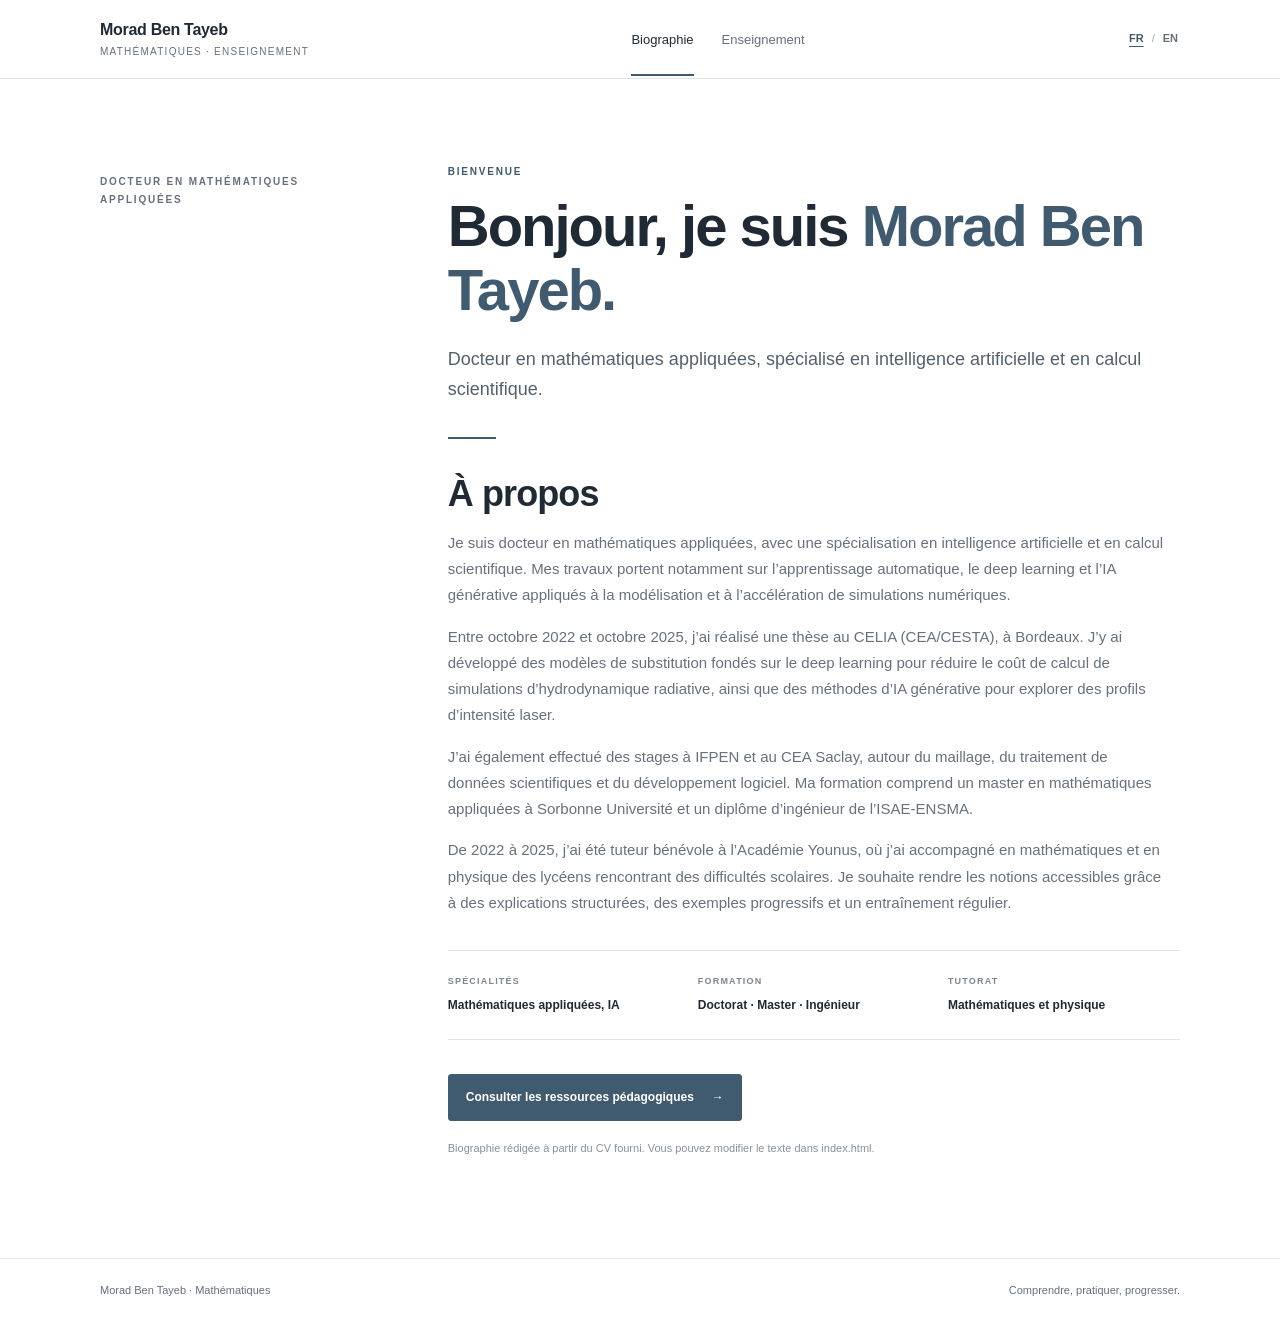
==== commit 6d105038: "Add files via upload" ====
--- a/index.html
+++ b/index.html
@@ -1,53 +1,56 @@
 <!DOCTYPE html>
-<html lang="en">
+<html lang="fr">
 <head>
-  <meta charset="UTF-8">
+  <meta charset="utf-8">
   <meta name="viewport" content="width=device-width, initial-scale=1">
-  <meta name="description" content="Meet Your Name, mathematics teacher for secondary school students.">
-  <title>Your Name | Mathematics Teacher</title>
+  <meta name="description" content="Morad Ben Tayeb — docteur en mathématiques appliquées, intelligence artificielle et calcul scientifique.">
+  <title>Morad Ben Tayeb | Mathématiques</title>
   <link rel="stylesheet" href="style.css">
+  <script src="language.js" defer></script>
 </head>
 <body>
   <header class="site-header">
     <div class="container nav-wrap">
-      <a class="brand" href="index.html">Your Name <span>Mathematics</span></a>
-      <nav aria-label="Main navigation">
-        <a class="active" href="index.html">Biography</a>
-        <a href="teaching.html">Teaching</a>
+      <a class="brand" href="index.html"><span class="brand-name">Morad Ben Tayeb</span><span class="brand-sub" data-i18n="brandSub">Mathématiques · Enseignement</span></a>
+      <nav aria-label="Navigation principale">
+        <a class="active" href="index.html" data-i18n="navBio">Biographie</a>
+        <a href="teaching.html" data-i18n="navTeaching">Enseignement</a>
       </nav>
+      <div class="language-switch" aria-label="Language">
+        <button type="button" class="lang-button active" data-lang="fr" aria-pressed="true">FR</button>
+        <span aria-hidden="true">/</span>
+        <button type="button" class="lang-button" data-lang="en" aria-pressed="false">EN</button>
+      </div>
     </div>
   </header>
 
   <main>
     <section class="bio-hero">
       <div class="container bio-layout">
-        <div class="bio-label">MATHEMATICS TEACHER</div>
+        <aside class="bio-label" data-i18n="role">DOCTEUR EN MATHÉMATIQUES APPLIQUÉES</aside>
         <div class="bio-content">
-          <p class="eyebrow">WELCOME</p>
-          <h1>Hello, I'm <span>Your Name.</span></h1>
-          <p class="lead">I help secondary school students build a clear understanding of mathematics, one idea at a time.</p>
+          <p class="eyebrow" data-i18n="welcome">BIENVENUE</p>
+          <h1 data-i18n="headline">Bonjour, je suis <span>Morad Ben Tayeb.</span></h1>
+          <p class="lead" data-i18n="lead">Docteur en mathématiques appliquées, spécialisé en intelligence artificielle et en calcul scientifique.</p>
           <div class="rule"></div>
-          <h2>About me</h2>
-          <p>Welcome to my website. I am a mathematics teacher who believes that learning maths should be thoughtful, structured, and accessible. My aim is to help students understand not only how to solve a problem, but why a method works.</p>
-          <p>In my teaching, I focus on clear explanations, carefully chosen examples, and regular practice. I encourage students to ask questions, explain their reasoning, and see mistakes as a useful part of learning.</p>
-          <p>This website brings together information about my approach to teaching and a collection of learning materials for students. I hope it helps you study with greater confidence and independence.</p>
+          <h2 data-i18n="aboutTitle">À propos</h2>
+          <p data-i18n="bio1">Je suis docteur en mathématiques appliquées, avec une spécialisation en intelligence artificielle et en calcul scientifique. Mes travaux portent notamment sur l’apprentissage automatique, le deep learning et l’IA générative appliqués à la modélisation et à l’accélération de simulations numériques.</p>
+          <p data-i18n="bio2">Entre octobre 2022 et octobre 2025, j’ai réalisé une thèse au CELIA (CEA/CESTA), à Bordeaux. J’y ai développé des modèles de substitution fondés sur le deep learning pour réduire le coût de calcul de simulations d’hydrodynamique radiative, ainsi que des méthodes d’IA générative pour explorer des profils d’intensité laser.</p>
+          <p data-i18n="bio3">J’ai également effectué des stages à IFPEN et au CEA Saclay, autour du maillage, du traitement de données scientifiques et du développement logiciel. Ma formation comprend un master en mathématiques appliquées à Sorbonne Université et un diplôme d’ingénieur de l’ISAE-ENSMA.</p>
+          <p data-i18n="bio4">De 2022 à 2025, j’ai été tuteur bénévole à l’Académie Younus, où j’ai accompagné en mathématiques et en physique des lycéens rencontrant des difficultés scolaires. Je souhaite rendre les notions accessibles grâce à des explications structurées, des exemples progressifs et un entraînement régulier.</p>
+
           <div class="bio-details">
-            <div><span class="detail-label">SUBJECT</span><strong>Mathematics</strong></div>
-            <div><span class="detail-label">STUDENTS</span><strong>Secondary school</strong></div>
-            <div><span class="detail-label">APPROACH</span><strong>Clear, step-by-step learning</strong></div>
+            <div><span class="detail-label" data-i18n="detail1Label">SPÉCIALITÉS</span><strong data-i18n="detail1">Mathématiques appliquées, IA</strong></div>
+            <div><span class="detail-label" data-i18n="detail2Label">FORMATION</span><strong data-i18n="detail2">Doctorat · Master · Ingénieur</strong></div>
+            <div><span class="detail-label" data-i18n="detail3Label">TUTORAT</span><strong data-i18n="detail3">Mathématiques et physique</strong></div>
           </div>
-          <a class="button" href="teaching.html">Explore teaching materials <span aria-hidden="true">→</span></a>
-          <p class="edit-note">Remember to replace “Your Name” and personalise this biography before publishing.</p>
+          <a class="button" href="teaching.html"><span data-i18n="bioCta">Consulter les ressources pédagogiques</span><span aria-hidden="true">→</span></a>
+          <p class="edit-note" data-i18n="sourceNote">Biographie rédigée à partir du CV fourni. Vous pouvez modifier le texte dans index.html.</p>
         </div>
       </div>
     </section>
   </main>
 
-  <footer class="site-footer">
-    <div class="container footer-inner">
-      <span>Your Name · Mathematics</span>
-      <span>Learning through understanding and practice.</span>
-    </div>
-  </footer>
+  <footer class="site-footer"><div class="container footer-inner"><span>Morad Ben Tayeb · Mathématiques</span><span data-i18n="footerLine">Comprendre, pratiquer, progresser.</span></div></footer>
 </body>
 </html>
--- a/style.css
+++ b/style.css
@@ -1,26 +1,24 @@
 :root {
-  --ink: #202a35;
-  --muted: #66717d;
-  --paper: #ffffff;
-  --soft: #f5f6f7;
-  --line: #e1e5e8;
-  --accent: #405b70;
-  --accent-dark: #2e4354;
-  --max: 1080px;
+  --ink: #202a35; --muted: #66717d; --paper: #fff; --soft: #f5f6f7;
+  --line: #e1e5e8; --accent: #405b70; --accent-dark: #2e4354; --max: 1080px;
 }
 * { box-sizing: border-box; }
 html { scroll-behavior: smooth; }
 body { margin: 0; color: var(--ink); background: var(--paper); font-family: -apple-system, BlinkMacSystemFont, "Segoe UI", sans-serif; font-size: 15px; line-height: 1.75; }
 a { color: inherit; text-decoration: none; }
+button { font: inherit; }
 .container { width: min(var(--max), calc(100% - 44px)); margin: 0 auto; }
 .site-header { background: #fff; border-bottom: 1px solid var(--line); }
-.nav-wrap { min-height: 76px; display: flex; align-items: center; justify-content: space-between; gap: 24px; }
-.brand { font-size: 16px; font-weight: 750; letter-spacing: -.3px; }
-.brand span { display: block; color: var(--muted); font-size: 10px; font-weight: 500; letter-spacing: 1.5px; text-transform: uppercase; line-height: 1.4; }
+.nav-wrap { min-height: 78px; display: flex; align-items: center; justify-content: space-between; gap: 24px; }
+.brand { display: flex; flex-direction: column; font-size: 16px; font-weight: 750; line-height: 1.3; letter-spacing: -.3px; }
+.brand-sub { color: var(--muted); font-size: 10px; font-weight: 500; letter-spacing: 1.25px; text-transform: uppercase; margin-top: 4px; }
 nav { display: flex; align-items: center; gap: 28px; }
-nav a { color: var(--muted); font-size: 13px; padding: 25px 0 22px; border-bottom: 2px solid transparent; }
+nav a { color: var(--muted); font-size: 13px; padding: 27px 0 23px; border-bottom: 2px solid transparent; }
 nav a:hover, nav a.active { color: var(--ink); border-bottom-color: var(--accent); }
-.bio-hero { padding: 90px 0 105px; }
+.language-switch { display: flex; align-items: center; gap: 6px; color: #9aa2aa; font-size: 11px; }
+.lang-button { border: 0; padding: 5px 2px; background: transparent; color: var(--muted); cursor: pointer; font-size: 11px; font-weight: 750; }
+.lang-button.active { color: var(--accent); text-decoration: underline; text-underline-offset: 4px; }
+.bio-hero { padding: 84px 0 100px; }
 .bio-layout { display: grid; grid-template-columns: .55fr 1.45fr; gap: 70px; }
 .bio-label { align-self: start; padding-top: 10px; color: var(--muted); font-size: 10px; letter-spacing: 1.8px; font-weight: 750; }
 .eyebrow { margin: 0 0 13px; color: var(--accent); font-size: 10px; font-weight: 800; letter-spacing: 1.8px; }
@@ -29,8 +27,8 @@
 h1 span, h2 span { color: var(--accent); }
 h2 { font-size: clamp(28px, 3.5vw, 36px); line-height: 1.25; letter-spacing: -.9px; font-weight: 650; margin-bottom: 14px; }
 h3 { font-size: 18px; line-height: 1.4; letter-spacing: -.25px; margin-bottom: 9px; }
-.lead { color: #53616e; font-size: 18px; line-height: 1.65; max-width: 660px; margin-bottom: 26px; }
-.bio-content > p:not(.eyebrow):not(.lead):not(.edit-note) { color: var(--muted); max-width: 700px; }
+.lead { color: #53616e; font-size: 18px; line-height: 1.65; max-width: 700px; margin-bottom: 26px; }
+.bio-content > p:not(.eyebrow):not(.lead):not(.edit-note) { color: var(--muted); max-width: 720px; }
 .rule { width: 48px; height: 2px; background: var(--accent); margin: 32px 0; }
 .bio-details { display: grid; grid-template-columns: repeat(3, 1fr); gap: 18px; margin: 34px 0; padding: 23px 0; border-top: 1px solid var(--line); border-bottom: 1px solid var(--line); }
 .bio-details div { display: flex; flex-direction: column; gap: 5px; }
@@ -39,59 +37,46 @@
 .button { display: inline-flex; align-items: center; gap: 18px; padding: 12px 17px; color: #fff; background: var(--accent); border: 1px solid var(--accent); border-radius: 3px; font-size: 12px; font-weight: 700; cursor: pointer; }
 .button:hover { background: var(--accent-dark); }
 .edit-note { margin: 18px 0 0; color: #87919a; font-size: 11px; }
-.page-intro { padding: 74px 0 58px; background: var(--soft); border-bottom: 1px solid var(--line); }
-.narrow { max-width: var(--max); }
+.page-intro { padding: 70px 0 50px; background: var(--soft); border-bottom: 1px solid var(--line); }
 .page-intro h1 { margin-bottom: 16px; }
-.page-intro .lead { margin-bottom: 0; max-width: 620px; }
-.section { padding: 65px 0 75px; }
-.section-heading { max-width: 620px; margin-bottom: 32px; }
+.page-intro .lead { margin-bottom: 15px; max-width: 740px; }
+.curriculum-note { max-width: 780px; color: #78838d; font-size: 11px; line-height: 1.7; }
+.section { padding: 60px 0 70px; }
+.section-heading { max-width: 700px; margin-bottom: 30px; }
 .section-heading h2 { margin-bottom: 10px; }
 .section-desc { color: var(--muted); font-size: 14px; margin-bottom: 0; }
-.lesson-grid { display: grid; grid-template-columns: repeat(3, 1fr); gap: 18px; }
-.lesson-card { border: 1px solid var(--line); padding: 24px; background: white; }
-.topic { color: var(--accent); font-size: 9px; font-weight: 800; letter-spacing: 1.4px; margin-bottom: 18px; }
-.lesson-card > p:not(.topic) { color: var(--muted); font-size: 13px; min-height: 72px; }
-.example { padding: 14px; background: var(--soft); border-left: 2px solid #aab7c1; }
-.example span { display: block; color: var(--muted); font-size: 10px; margin-bottom: 5px; }
-.example strong { display: block; font-size: 18px; font-weight: 650; margin-bottom: 5px; }
-.example p { color: var(--muted); font-size: 12px; margin: 0; line-height: 1.8; }
-.example b { color: var(--ink); }
-.practice-section, .quiz-section { background: var(--soft); border-top: 1px solid var(--line); }
-.exercise-list { border-top: 1px solid var(--line); }
-.exercise { display: grid; grid-template-columns: 34px 1fr; gap: 16px; padding: 22px 0; border-bottom: 1px solid var(--line); }
-.exercise-no { color: #7b8791; font-size: 12px; font-weight: 750; }
-.exercise h3 { font-size: 15px; font-weight: 650; }
-details { color: var(--muted); font-size: 13px; }
-summary { cursor: pointer; color: var(--accent); font-size: 12px; font-weight: 700; }
-details p { margin: 10px 0 0; }
-details strong { color: var(--ink); }
-.quiz-layout { display: grid; grid-template-columns: .75fr 1.25fr; gap: 65px; }
-.quiz-form { background: white; border: 1px solid var(--line); padding: 28px; }
-.quiz-form fieldset { border: 0; border-bottom: 1px solid var(--line); padding: 0 0 18px; margin: 0 0 18px; }
-.quiz-form legend { font-size: 13px; font-weight: 700; margin-bottom: 12px; }
-.quiz-form label { display: inline-flex; align-items: center; gap: 5px; margin: 0 14px 5px 0; color: var(--muted); font-size: 12px; cursor: pointer; }
-.quiz-form input { accent-color: var(--accent); }
-.quiz-result { color: var(--ink); font-size: 13px; font-weight: 650; margin: 13px 0 0; }
+.topic-grid { display: grid; grid-template-columns: repeat(2, 1fr); gap: 12px; }
+.topic-card { display: grid; grid-template-columns: 40px 1fr; gap: 14px; padding: 20px; border: 1px solid var(--line); background: #fff; }
+.topic-number { color: #85919b; font-size: 11px; font-weight: 750; padding-top: 3px; }
+.topic-card h3 { font-size: 16px; margin-bottom: 6px; }
+.topic-card p { color: var(--muted); font-size: 12px; line-height: 1.7; margin-bottom: 10px; }
+.pdf-status { display: inline-block; color: #697781; background: var(--soft); border: 1px solid var(--line); padding: 3px 7px; font-size: 9px; letter-spacing: .3px; }
+.terminal-section { background: #fafbfb; border-top: 1px solid var(--line); border-bottom: 1px solid var(--line); }
+.resources-note { padding-top: 52px; }
+.resource-box { display: flex; justify-content: space-between; align-items: center; gap: 30px; padding: 28px 32px; border: 1px solid var(--line); }
+.resource-box h2 { font-size: 25px; }
+.resource-box p:not(.eyebrow) { max-width: 680px; color: var(--muted); font-size: 13px; margin-bottom: 0; }
+.resource-symbol { display: grid; place-items: center; flex: 0 0 68px; height: 68px; border: 1px solid #cbd4da; color: var(--accent); font-size: 15px; font-weight: 800; letter-spacing: 1px; }
 .site-footer { border-top: 1px solid var(--line); padding: 22px 0; color: var(--muted); font-size: 11px; }
 .footer-inner { display: flex; justify-content: space-between; gap: 18px; }
 @media (max-width: 760px) {
   .bio-layout { grid-template-columns: 1fr; gap: 20px; }
-  .bio-hero { padding: 58px 0 70px; }
-  .lesson-grid { grid-template-columns: 1fr; }
-  .lesson-card > p:not(.topic) { min-height: 0; }
-  .quiz-layout { grid-template-columns: 1fr; gap: 25px; }
+  .bio-hero { padding: 55px 0 70px; }
+  .topic-grid { grid-template-columns: 1fr; }
 }
-@media (max-width: 500px) {
+@media (max-width: 560px) {
   .container { width: calc(100% - 32px); }
-  .nav-wrap { min-height: 68px; align-items: center; }
-  nav { gap: 16px; }
-  nav a { padding: 22px 0 19px; font-size: 12px; }
-  .brand { font-size: 14px; }
+  .nav-wrap { min-height: 70px; flex-wrap: wrap; gap: 5px 15px; padding: 12px 0; }
+  .brand { flex: 1 1 55%; }
+  nav { order: 3; width: 100%; gap: 22px; }
+  nav a { padding: 10px 0 5px; }
+  .language-switch { margin-left: auto; }
   h1 { letter-spacing: -1.4px; }
   .bio-details { grid-template-columns: 1fr; gap: 15px; }
-  .page-intro { padding: 52px 0 43px; }
-  .section { padding: 50px 0 58px; }
-  .quiz-form { padding: 20px 16px; }
+  .page-intro { padding: 48px 0 36px; }
+  .section { padding: 45px 0 55px; }
+  .resource-box { padding: 22px; }
+  .resource-symbol { flex-basis: 50px; height: 50px; }
   .footer-inner { flex-direction: column; gap: 4px; }
 }
 @media (prefers-reduced-motion: reduce) { html { scroll-behavior: auto; } }
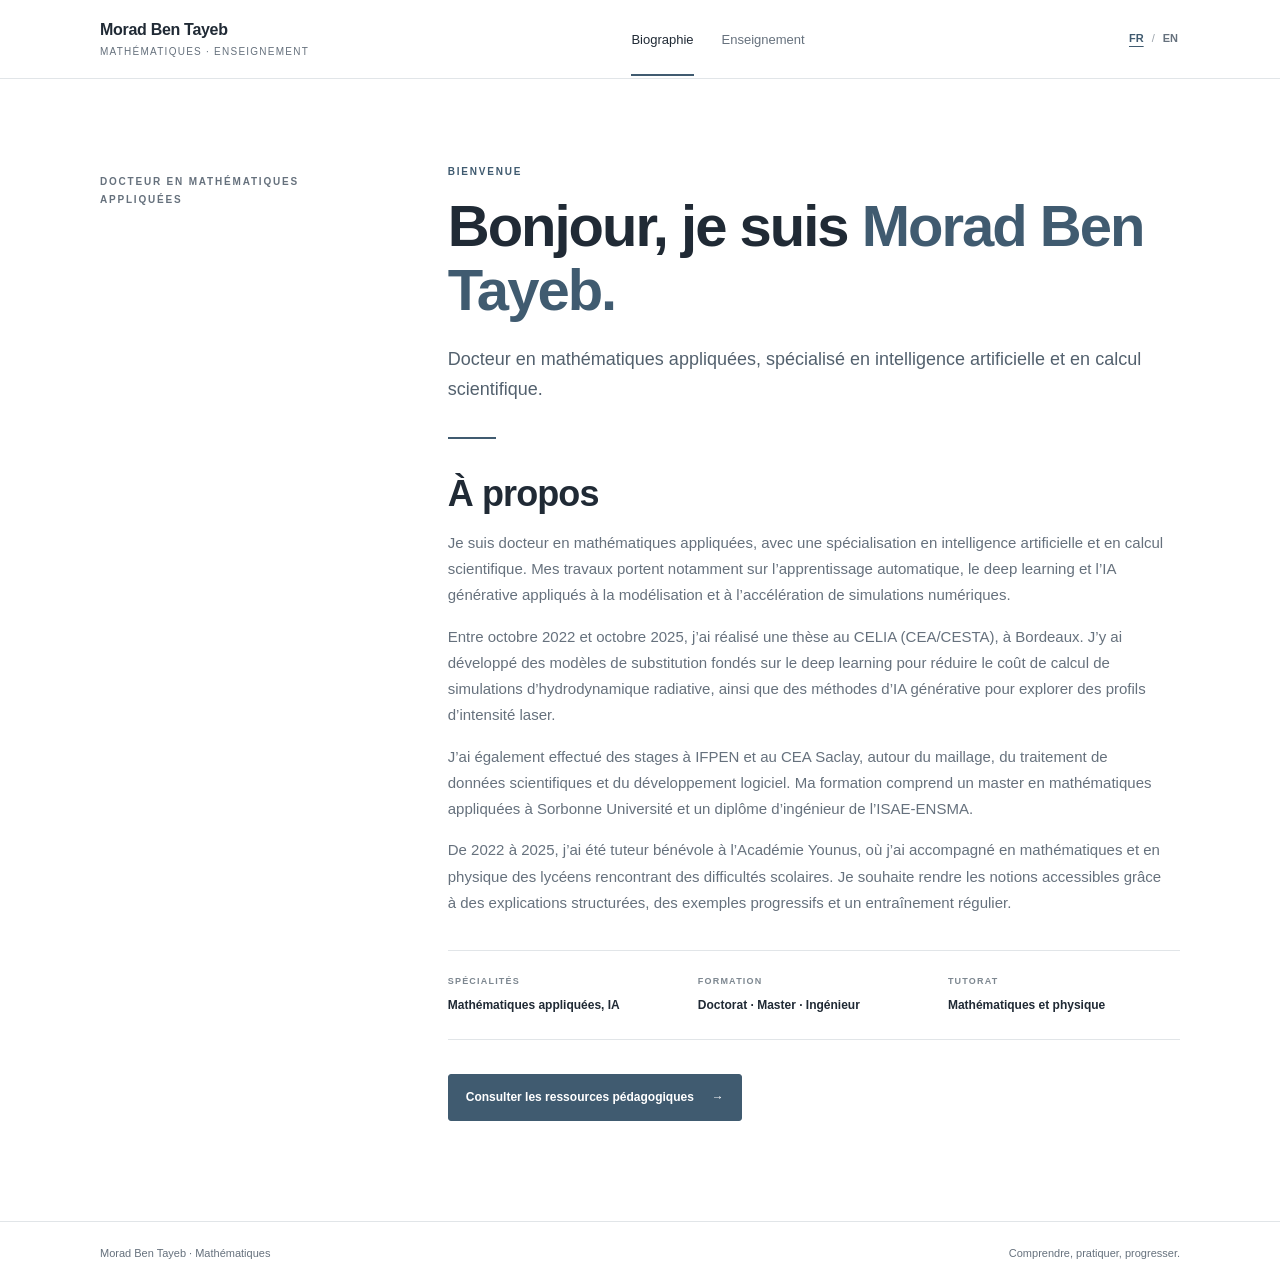
==== commit 3d0a3f41: "Comment out source note in index.html Comment out the edit note paragraph in index.html" ====
--- a/index.html
+++ b/index.html
@@ -45,7 +45,7 @@
             <div><span class="detail-label" data-i18n="detail3Label">TUTORAT</span><strong data-i18n="detail3">Mathématiques et physique</strong></div>
           </div>
           <a class="button" href="teaching.html"><span data-i18n="bioCta">Consulter les ressources pédagogiques</span><span aria-hidden="true">→</span></a>
-          <p class="edit-note" data-i18n="sourceNote">Biographie rédigée à partir du CV fourni. Vous pouvez modifier le texte dans index.html.</p>
+          <!-- <p class="edit-note" data-i18n="sourceNote"> </p> -->
         </div>
       </div>
     </section>
